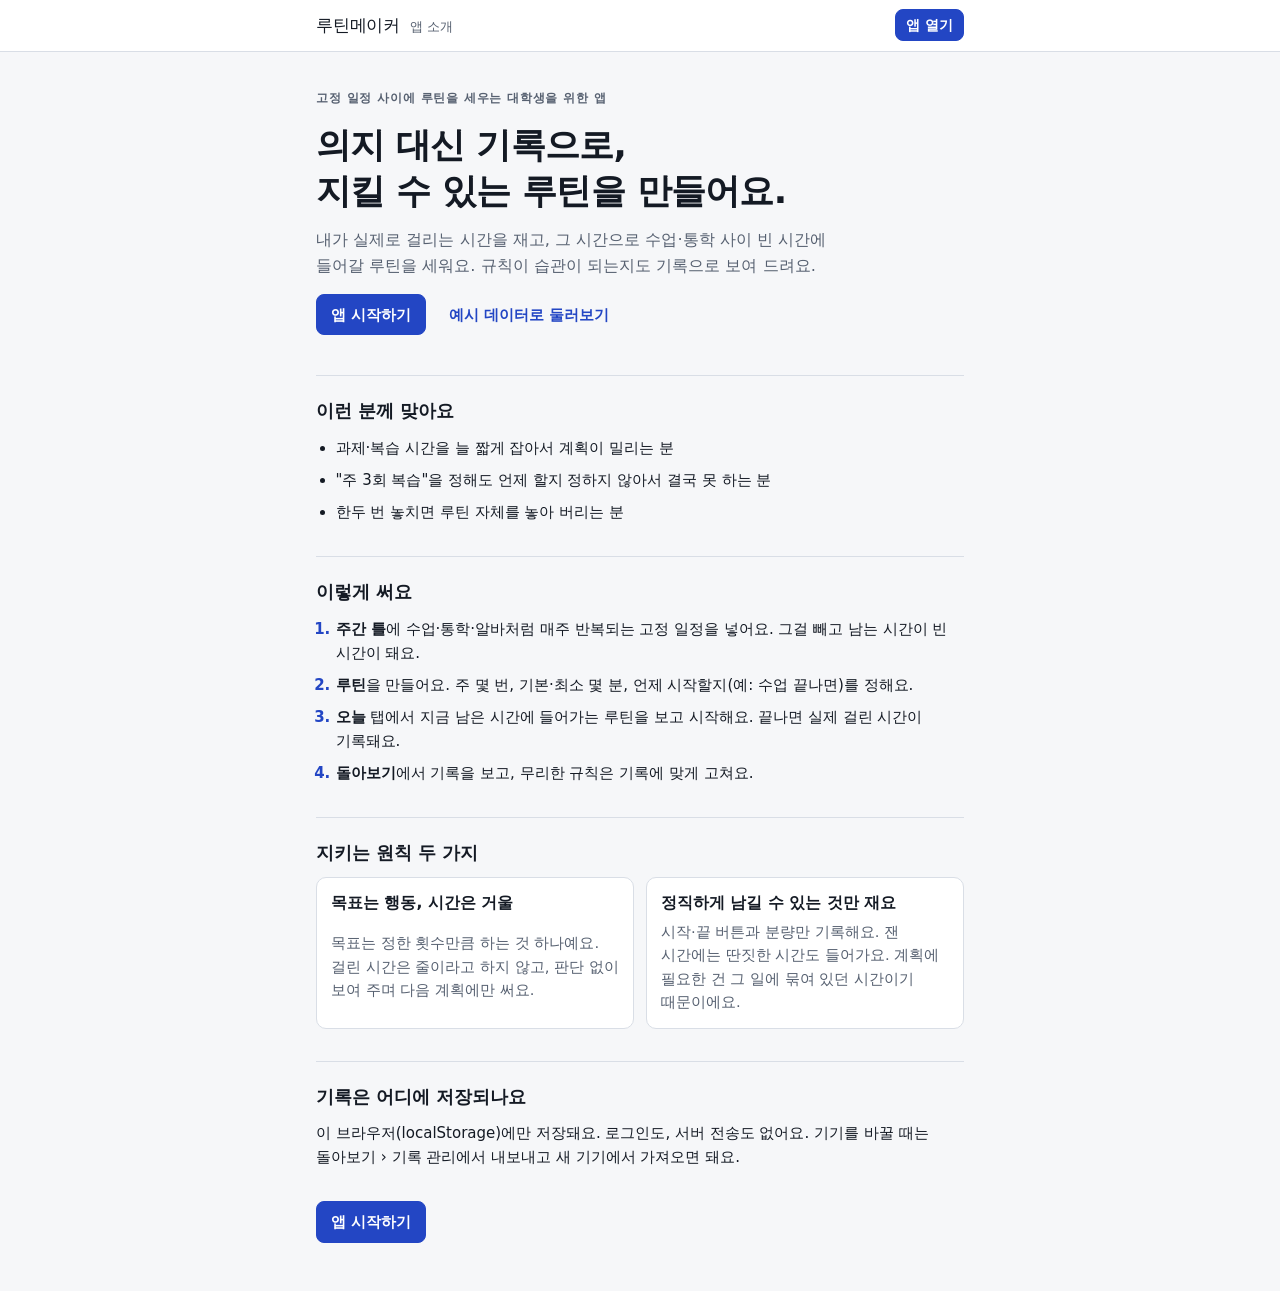
==== intro.html @ 5267adbb "v2 화면 정리: 탭을 상단 바에 붙이고 소개 문구는 소개 페이지로 - 상단 바(앱 이름 + 탭, 스크롤해도 고정), 좁은 화면에서는 탭이 한 줄 전체 - intro.html: 한" ====
<!doctype html>
<html lang="ko">
<head>
<meta charset="utf-8">
<meta name="viewport" content="width=device-width, initial-scale=1">
<title>루틴메이커 소개</title>
<meta name="description" content="의지 대신 기록으로, 지킬 수 있는 루틴을 만드는 웹앱 루틴메이커 소개">
<meta name="color-scheme" content="light dark">
<link rel="stylesheet" href="style.css">
</head>
<body>
<header class="topbar">
  <div class="topbar-inner">
    <div class="brand-row">
      <span class="brand">루틴메이커</span>
      <span class="about">앱 소개</span>
    </div>
    <a class="btn primary small" href="index.html">앱 열기</a>
  </div>
</header>

<main class="wrap intro">
  <section class="hero">
    <p class="eyebrow">고정 일정 사이에 루틴을 세우는 대학생을 위한 앱</p>
    <h1>의지 대신 기록으로,<br>지킬 수 있는 루틴을 만들어요.</h1>
    <p class="lead">내가 실제로 걸리는 시간을 재고, 그 시간으로 수업·통학 사이 빈 시간에 들어갈 루틴을 세워요. 규칙이 습관이 되는지도 기록으로 보여 드려요.</p>
    <div class="row">
      <a class="btn primary" href="index.html">앱 시작하기</a>
      <a class="btn ghost" href="index.html#review">예시 데이터로 둘러보기</a>
    </div>
  </section>

  <section class="intro-sec" aria-labelledby="forH">
    <h2 id="forH">이런 분께 맞아요</h2>
    <ul class="ticks">
      <li>과제·복습 시간을 늘 짧게 잡아서 계획이 밀리는 분</li>
      <li>"주 3회 복습"을 정해도 언제 할지 정하지 않아서 결국 못 하는 분</li>
      <li>한두 번 놓치면 루틴 자체를 놓아 버리는 분</li>
    </ul>
  </section>

  <section class="intro-sec" aria-labelledby="howH">
    <h2 id="howH">이렇게 써요</h2>
    <ol class="steps">
      <li><strong>주간 틀</strong>에 수업·통학·알바처럼 매주 반복되는 고정 일정을 넣어요. 그걸 빼고 남는 시간이 빈 시간이 돼요.</li>
      <li><strong>루틴</strong>을 만들어요. 주 몇 번, 기본·최소 몇 분, 언제 시작할지(예: 수업 끝나면)를 정해요.</li>
      <li><strong>오늘</strong> 탭에서 지금 남은 시간에 들어가는 루틴을 보고 시작해요. 끝나면 실제 걸린 시간이 기록돼요.</li>
      <li><strong>돌아보기</strong>에서 기록을 보고, 무리한 규칙은 기록에 맞게 고쳐요.</li>
    </ol>
  </section>

  <section class="intro-sec" aria-labelledby="ruleH">
    <h2 id="ruleH">지키는 원칙 두 가지</h2>
    <div class="principles">
      <div>
        <h3>목표는 행동, 시간은 거울</h3>
        <p>목표는 정한 횟수만큼 하는 것 하나예요. 걸린 시간은 줄이라고 하지 않고, 판단 없이 보여 주며 다음 계획에만 써요.</p>
      </div>
      <div>
        <h3>정직하게 남길 수 있는 것만 재요</h3>
        <p>시작·끝 버튼과 분량만 기록해요. 잰 시간에는 딴짓한 시간도 들어가요. 계획에 필요한 건 그 일에 묶여 있던 시간이기 때문이에요.</p>
      </div>
    </div>
  </section>

  <section class="intro-sec" aria-labelledby="dataH">
    <h2 id="dataH">기록은 어디에 저장되나요</h2>
    <p>이 브라우저(localStorage)에만 저장돼요. 로그인도, 서버 전송도 없어요. 기기를 바꿀 때는 돌아보기 › 기록 관리에서 내보내고 새 기기에서 가져오면 돼요.</p>
  </section>

  <p><a class="btn primary" href="index.html">앱 시작하기</a></p>
</main>
</body>
</html>
---- style.css ----
/* 루틴메이커 — 한 줄 칼럼. 위에서부터: 상태 안내 → 하는 중 → 탭 → 탭 내용 */
:root {
  --bg: #f6f7f9;
  --surface: #ffffff;
  --ink: #141a24;
  --muted: #576171;
  --line: #d9dee6;
  --accent: #2346c4;
  --accent-ink: #ffffff;
  --accent-soft: #e8edfd;
  --block: #3a4352;
  --gap: #b9cbfa;
  --ok: #17703f;
  --warn: #8a5300;
  --high: #b42318;
  --ok-bg: #e6f4ec;
  --warn-bg: #fdf1dc;
  --high-bg: #fdecea;
  --focus: #2346c4;
  --font: -apple-system, BlinkMacSystemFont, "Apple SD Gothic Neo", "Malgun Gothic", "Noto Sans KR", system-ui, sans-serif;
  --mono: ui-monospace, "SF Mono", "Cascadia Mono", Consolas, monospace;
  --radius: 10px;
  color-scheme: light;
}
@media (prefers-color-scheme: dark) {
  :root {
    --bg: #10141b;
    --surface: #181e27;
    --ink: #e8ecf2;
    --muted: #a2acbb;
    --line: #2d3644;
    --accent: #8fa8ff;
    --accent-ink: #0c1326;
    --accent-soft: #1e2944;
    --block: #6b7686;
    --gap: #34508f;
    --ok: #6bd49a;
    --warn: #f0b862;
    --high: #ff8f85;
    --ok-bg: #16301f;
    --warn-bg: #33270f;
    --high-bg: #3a1c1a;
    --focus: #8fa8ff;
    color-scheme: dark;
  }
}

* { box-sizing: border-box; }
html { -webkit-text-size-adjust: 100%; }
body {
  margin: 0;
  background: var(--bg);
  color: var(--ink);
  font-family: var(--font);
  font-size: 15px;
  line-height: 1.6;
  overflow-wrap: anywhere;
  word-break: keep-all;
}
.wrap { max-width: 680px; margin: 0 auto; padding: 0 16px; padding-block: 20px 48px; display: grid; gap: 20px; }
h1, h2, h3 { margin: 0; line-height: 1.35; text-wrap: balance; }
h1 { font-size: 1.45rem; letter-spacing: -0.01em; }
h2 { font-size: 1.1rem; }
h3 { font-size: 0.98rem; }
p { margin: 0; }
.num { font-family: var(--mono); font-variant-numeric: tabular-nums; }
.sub { color: var(--muted); font-size: 0.92rem; }
.hint { color: var(--muted); font-size: 0.85rem; }
.hint:empty, .err:empty { display: none; }
.eyebrow { font-size: 0.78rem; letter-spacing: 0.06em; color: var(--muted); font-weight: 600; }
.sr-only { position: absolute; width: 1px; height: 1px; overflow: hidden; clip: rect(0 0 0 0); clip-path: inset(50%); white-space: nowrap; }
.skip { position: absolute; left: 16px; top: -48px; background: var(--surface); color: var(--ink); padding: 8px 12px; border-radius: 8px; z-index: 10; }
.skip:focus { top: 8px; }
.masthead { display: grid; gap: 2px; }
.tagline { color: var(--muted); font-size: 0.92rem; }
.foot { color: var(--muted); font-size: 0.8rem; padding-top: 8px; border-top: 1px solid var(--line); }
.noscript { padding: 16px; }

/* 버튼과 입력 */
button, input, select { font: inherit; color: inherit; }
.btn {
  cursor: pointer;
  border-radius: 8px;
  border: 1px solid var(--line);
  background: var(--surface);
  padding: 8px 14px;
  font-weight: 600;
  font-size: 0.92rem;
  min-height: 40px;
}
.btn:hover { border-color: var(--muted); }
.btn.primary { background: var(--accent); color: var(--accent-ink); border-color: var(--accent); }
.btn.primary:hover { filter: brightness(1.08); }
.btn.danger { color: var(--high); }
.btn.ghost { border-color: transparent; background: transparent; color: var(--accent); }
.btn.small { min-height: 32px; padding: 4px 10px; font-size: 0.85rem; }
.btn[disabled] { opacity: 0.5; cursor: not-allowed; }
:focus-visible { outline: 3px solid var(--focus); outline-offset: 2px; }
.row { display: flex; flex-wrap: wrap; gap: 8px; align-items: center; }

form { display: grid; gap: 14px; }
.field { display: grid; gap: 4px; min-width: 0; align-content: start; }
.field > label, legend { font-weight: 600; font-size: 0.9rem; }
.field input, .field select {
  width: 100%; min-width: 0;
  border: 1px solid var(--line);
  border-radius: 8px;
  padding: 8px 10px;
  background: var(--bg);
  min-height: 40px;
}
.field input[aria-invalid="true"], .field select[aria-invalid="true"], fieldset[aria-invalid="true"] { border-color: var(--high); box-shadow: 0 0 0 1px var(--high); }
.err { color: var(--high); font-size: 0.85rem; font-weight: 600; }
.grid2 { display: grid; grid-template-columns: 1fr 1fr; gap: 12px; }
.grid3 { display: grid; grid-template-columns: repeat(3, 1fr); gap: 12px; }
@media (max-width: 440px) {
  .grid2 { grid-template-columns: 1fr; }
  .grid3 { grid-template-columns: 1fr 1fr; }
}
fieldset.choice { border: 1px solid var(--line); border-radius: var(--radius); padding: 10px 12px 12px; margin: 0; display: grid; gap: 8px; min-width: 0; }
legend { padding: 0 4px; }
.legend-sub, .radio-sub { color: var(--muted); font-weight: 400; font-size: 0.85rem; }
.radio, .check { display: flex; flex-wrap: wrap; gap: 4px 8px; align-items: center; font-size: 0.92rem; cursor: pointer; }
.radio input, .check input { width: 18px; height: 18px; margin: 0; accent-color: var(--accent); }
.indent { padding-left: 26px; }
.daypick { display: flex; flex-wrap: wrap; gap: 6px; }
.daypick label { position: relative; }
.daypick input { position: absolute; opacity: 0; width: 100%; height: 100%; margin: 0; cursor: pointer; }
.daypick span {
  display: inline-grid; place-items: center;
  width: 40px; height: 40px; border-radius: 50%;
  border: 1px solid var(--line); background: var(--bg); font-weight: 600;
}
.daypick input:checked + span { background: var(--ink); color: var(--bg); border-color: var(--ink); }
.daypick input:focus-visible + span { outline: 3px solid var(--focus); outline-offset: 2px; }

/* 카드 */
.card { background: var(--surface); border: 1px solid var(--line); border-radius: var(--radius); padding: 16px; display: grid; gap: 12px; min-width: 0; }
.section { display: grid; gap: 10px; }
.section-head { display: flex; flex-wrap: wrap; gap: 4px 12px; align-items: baseline; justify-content: space-between; }
.empty { border: 1px dashed var(--line); border-radius: var(--radius); padding: 16px; display: grid; gap: 8px; justify-items: start; }
.empty strong { font-size: 0.98rem; }
.empty p { color: var(--muted); font-size: 0.9rem; }

/* 상태 안내 */
.status { border-radius: 8px; padding: 10px 14px; font-size: 0.92rem; display: grid; gap: 2px; }
.status:empty { display: none; }
.status.info { background: var(--accent-soft); }
.status.error { background: var(--high-bg); border-left: 4px solid var(--high); }
.status.loading strong::after { content: " …"; }

/* 하는 중 */
.active { background: var(--surface); border: 2px solid var(--accent); border-radius: var(--radius); padding: 16px; display: grid; gap: 10px; }
.timer { font-size: clamp(2.4rem, 12vw, 3.4rem); font-weight: 600; line-height: 1; letter-spacing: -0.02em; }
.progress { height: 8px; border-radius: 4px; background: var(--line); overflow: hidden; position: relative; }
.progress > span { position: absolute; inset: 0 auto 0 0; background: var(--accent); width: 0; }
.progress.over > span { background: var(--warn); }
.meta { color: var(--muted); font-size: 0.88rem; }
.subform, .confirm { border-top: 1px solid var(--line); padding-top: 12px; }
.confirm { display: grid; gap: 10px; }
.confirm p { font-size: 0.92rem; }
.card .confirm, .item .confirm { background: var(--high-bg); border: 0; border-radius: 8px; padding: 12px; }

/* 상단 바: 앱 이름 + 탭 */
.topbar { position: sticky; top: 0; z-index: 10; background: var(--surface); border-bottom: 1px solid var(--line); }
.topbar-inner { max-width: 680px; margin: 0 auto; padding: 0 16px; display: flex; flex-wrap: wrap; align-items: center; justify-content: space-between; gap: 0 16px; }
.brand-row { display: flex; align-items: baseline; gap: 10px; padding-block: 12px; }
.brand { font-size: 1.05rem; letter-spacing: -0.01em; }
.about { font-size: 0.82rem; color: var(--muted); }
.about:hover { color: var(--accent); }
.tabs { display: flex; gap: 2px; align-self: stretch; }
.tabs [role="tab"] {
  border: 0; background: transparent; cursor: pointer;
  padding: 0 12px; min-height: 48px;
  font-weight: 600; font-size: 0.95rem; color: var(--muted);
  border-bottom: 3px solid transparent; margin-bottom: -1px;
}
.tabs [role="tab"]:hover { color: var(--ink); }
.tabs [role="tab"][aria-selected="true"] { color: var(--ink); border-bottom-color: var(--accent); }
@media (max-width: 520px) {
  .brand-row { padding-block: 10px 0; }
  .tabs { flex-basis: 100%; }
  .tabs [role="tab"] { flex: 1; padding: 0 4px; }
}
main { display: grid; gap: 20px; }
#todayDyn, #routinesDyn, #weekDyn, #reviewDyn { display: grid; gap: 16px; min-width: 0; }
[role="tabpanel"] { display: grid; gap: 20px; }
[hidden] { display: none !important; }

/* 오늘: 시간 막대 */
.day-head { display: grid; gap: 2px; }
.timeline { position: relative; height: 34px; border-radius: 6px; background: var(--line); overflow: hidden; }
.tl-block { position: absolute; top: 0; bottom: 0; background: var(--block); }
.tl-gap { position: absolute; top: 0; bottom: 0; background: var(--gap); }
.tl-gap.past, .tl-block.past { opacity: 0.4; }
.tl-now { position: absolute; top: -2px; bottom: -2px; width: 2px; background: var(--high); }
.tl-scale { display: flex; justify-content: space-between; color: var(--muted); font-size: 0.78rem; margin-top: 4px; }
.legend { display: flex; flex-wrap: wrap; gap: 4px 14px; color: var(--muted); font-size: 0.8rem; }
.legend span::before { content: ""; display: inline-block; width: 12px; height: 10px; border-radius: 2px; margin-right: 6px; vertical-align: -1px; }
.legend .lg-block::before { background: var(--block); }
.legend .lg-gap::before { background: var(--gap); }
.legend .lg-now::before { width: 2px; background: var(--high); }

ul.plain { list-style: none; margin: 0; padding: 0; display: grid; }
ul.plain > li { padding: 10px 0; border-bottom: 1px solid var(--line); }
ul.plain > li:last-child { border-bottom: 0; }
.gap-row { display: flex; flex-wrap: wrap; gap: 2px 12px; justify-content: space-between; align-items: baseline; }
.gap-row.past { color: var(--muted); }
.gap-row .when { font-weight: 600; }

/* 루틴 항목 */
.items { display: grid; gap: 10px; list-style: none; margin: 0; padding: 0; }
h4 { margin: 0; }
.item { background: var(--surface); border: 1px solid var(--line); border-radius: var(--radius); padding: 14px; display: grid; gap: 8px; min-width: 0; }
.item.flagged { border-left: 4px solid var(--warn); }
.item-head { display: flex; flex-wrap: wrap; gap: 4px 10px; align-items: baseline; justify-content: space-between; }
.item-name { font-weight: 700; font-size: 1rem; }
.rule { font-size: 0.92rem; }
.rule .arrow { color: var(--muted); margin: 0 4px; }
.facts { color: var(--muted); font-size: 0.86rem; display: grid; gap: 2px; }
.flag { font-size: 0.88rem; font-weight: 600; color: var(--warn); background: var(--warn-bg); border-radius: 6px; padding: 6px 10px; }
.pill { display: inline-block; font-size: 0.8rem; font-weight: 700; border-radius: 999px; padding: 2px 10px; border: 1px solid currentColor; white-space: nowrap; }
.pill.fits { color: var(--ok); background: var(--ok-bg); }
.pill.min { color: var(--warn); background: var(--warn-bg); }
.pill.tight, .pill.nogap { color: var(--high); background: var(--high-bg); }
.pill.neutral { color: var(--muted); }
.fit-line { display: flex; flex-wrap: wrap; gap: 4px 8px; align-items: center; font-size: 0.86rem; color: var(--muted); }
.panel { border-top: 1px solid var(--line); padding-top: 10px; }
.done-list li { color: var(--muted); font-size: 0.9rem; }

/* 지난 4주 */
.weeks { display: inline-flex; gap: 4px; align-items: center; }
.wk { width: 14px; height: 14px; border-radius: 50%; border: 2px solid var(--ink); display: inline-block; }
.wk.done { background: var(--ink); }
.wk.miss { background: transparent; }
.wk.none { border-style: dotted; border-color: var(--line); }

/* 돌아보기 */
.ratios { display: grid; gap: 14px; }
.ratio { display: grid; grid-template-columns: minmax(4.5em, 7em) 1fr auto; gap: 4px 12px; align-items: center; }
.ratio .cat { font-weight: 600; min-width: 0; }
.ratio .val { font-family: var(--mono); font-weight: 600; text-align: right; }
.ratio .bars { display: grid; gap: 3px; min-width: 0; }
.ratio .bars i { display: block; height: 7px; border-radius: 3px; }
.ratio .bars i.e { background: var(--gap); }
.ratio .bars i.a { background: var(--ink); }
.ratio .note { grid-column: 2 / 4; font-size: 0.83rem; color: var(--muted); }
.legend .lg-est::before { background: var(--gap); }
.legend .lg-act::before { background: var(--ink); }
.obs { display: grid; gap: 4px; font-size: 0.9rem; }
.obs .label { font-size: 0.78rem; color: var(--muted); font-weight: 600; }
.chips { display: flex; gap: 6px; flex-wrap: wrap; }
.chips button { border-radius: 999px; padding: 4px 12px; font-size: 0.85rem; min-height: 32px; border: 1px solid var(--line); background: var(--surface); cursor: pointer; }
.chips button[aria-pressed="true"] { background: var(--ink); color: var(--bg); border-color: var(--ink); }
.rec { display: grid; grid-template-columns: 1fr auto; gap: 2px 12px; }
.rec-name { font-weight: 600; min-width: 0; }
.rec-times { font-family: var(--mono); font-size: 0.88rem; text-align: right; }
.rec-meta { color: var(--muted); font-size: 0.82rem; }
.rec-del { grid-column: 2; justify-self: end; }
.tag { font-size: 0.75rem; border: 1px solid var(--line); border-radius: 4px; padding: 0 5px; margin-left: 4px; white-space: nowrap; }
.lv-ok { color: var(--ok); } .lv-warn { color: var(--warn); } .lv-high { color: var(--high); }
.sample { border-top: 1px dashed var(--line); padding-top: 12px; display: grid; gap: 8px; justify-items: start; }
.sample p { color: var(--muted); font-size: 0.9rem; }

@media (prefers-reduced-motion: no-preference) {
  .progress > span { transition: width 0.6s linear; }
}

/* v2: 지금 카드, 제안 알림, 주별 막대 */
.now-card { border-color: var(--accent); }
.now-row { display: flex; flex-wrap: wrap; gap: 6px 12px; align-items: center; justify-content: space-between; }
.banner { display: flex; flex-wrap: wrap; gap: 8px 12px; align-items: center; justify-content: space-between; background: var(--accent-soft); border-radius: var(--radius); padding: 10px 14px; font-size: 0.92rem; }
li.suggest { display: grid; gap: 8px; }
.weekbars-wrap { display: flex; flex-wrap: wrap; gap: 4px 12px; align-items: flex-end; }
.weekbars { display: inline-flex; gap: 6px; align-items: flex-end; }
.wb { display: grid; gap: 2px; justify-items: center; }
.wb-track { width: 14px; height: 28px; border-radius: 3px; background: var(--line); position: relative; overflow: hidden; display: block; }
.wb-fill { position: absolute; left: 0; right: 0; bottom: 0; background: var(--ink); display: block; }
.wb.none .wb-track { background: transparent; border: 1px dotted var(--line); }
.wb-num { font-size: 0.72rem; color: var(--muted); line-height: 1; }
.rec-del { display: inline-flex; gap: 2px; }
.rec .panel { grid-column: 1 / -1; }

/* 링크 모양 버튼, 건너뛰기 링크는 상단 바 위로 */
a.btn { display: inline-flex; align-items: center; text-decoration: none; color: inherit; }
a.btn.primary { color: var(--accent-ink); }
a.btn.ghost { color: var(--accent); }
.about { text-decoration: none; }
.skip { z-index: 20; }

/* 소개 페이지 */
.intro { gap: 32px; }
.hero { display: grid; gap: 14px; padding-block: 16px 8px; }
.hero h1 { font-size: clamp(1.6rem, 6vw, 2.2rem); line-height: 1.3; letter-spacing: -0.02em; }
.lead { font-size: 1.02rem; color: var(--muted); max-width: 34em; }
.intro-sec { display: grid; gap: 12px; padding-top: 24px; border-top: 1px solid var(--line); }
.ticks, .steps { margin: 0; padding-left: 1.3em; display: grid; gap: 8px; }
.steps li::marker { font-weight: 700; color: var(--accent); }
.principles { display: grid; grid-template-columns: 1fr 1fr; gap: 12px; }
.principles > div { background: var(--surface); border: 1px solid var(--line); border-radius: var(--radius); padding: 14px; display: grid; gap: 6px; }
.principles p { color: var(--muted); font-size: 0.92rem; }
@media (max-width: 520px) { .principles { grid-template-columns: 1fr; } }
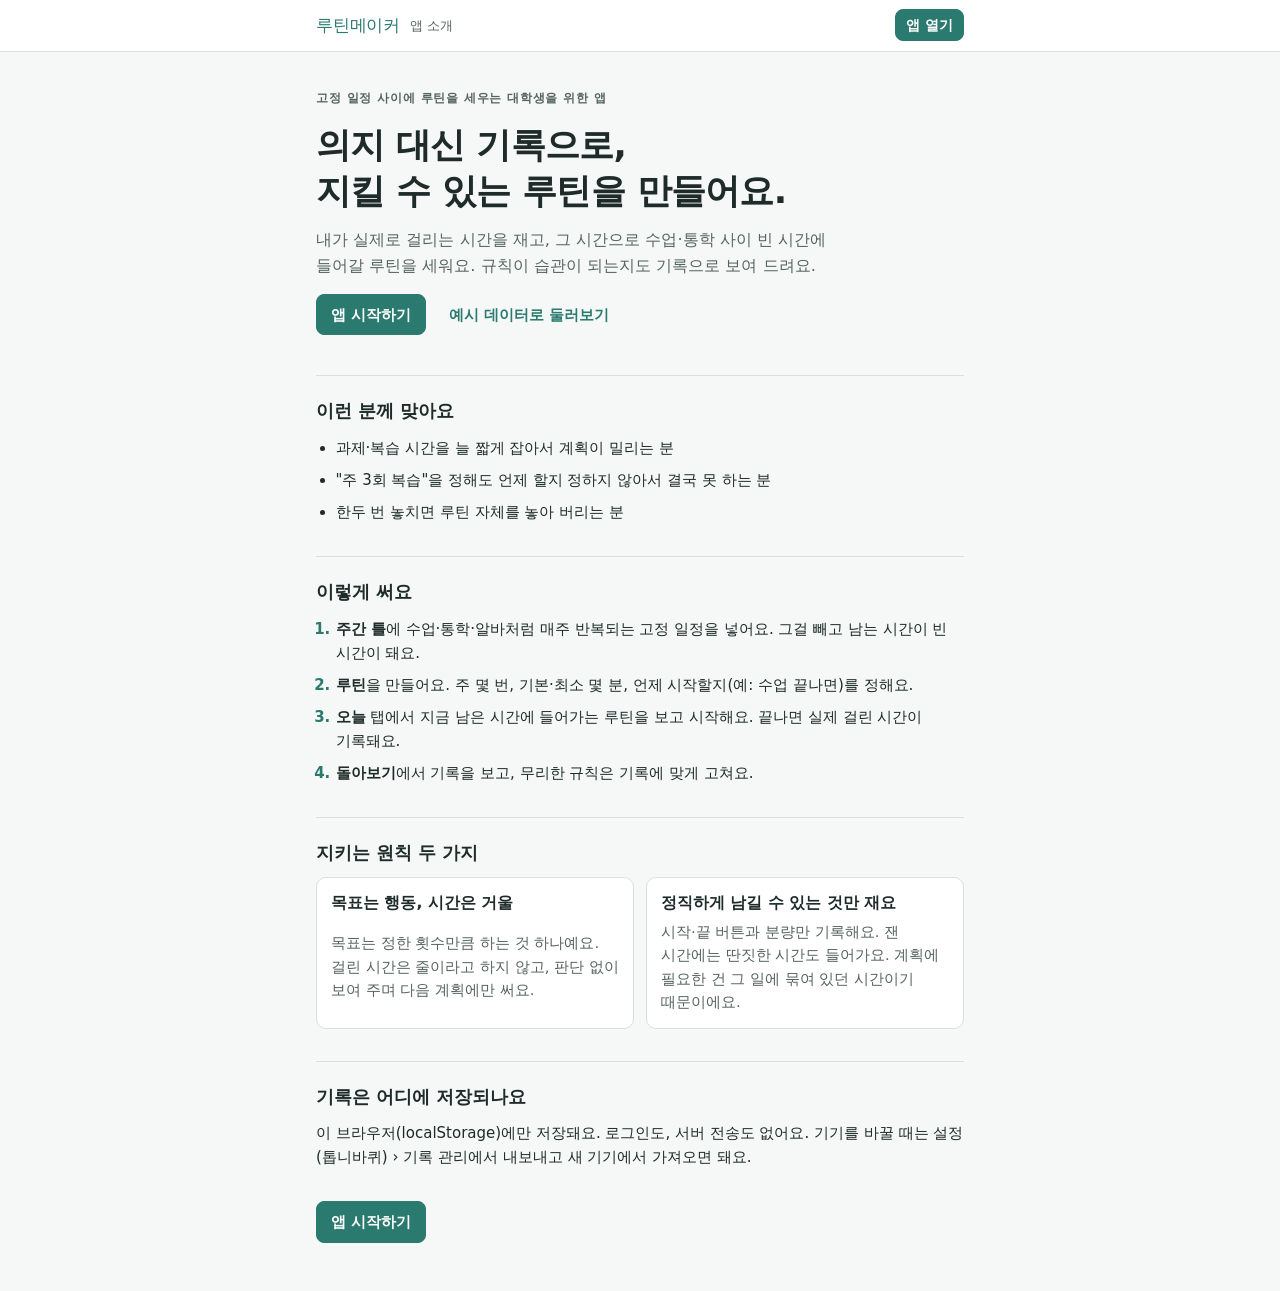
==== commit b0a16473: "설정 창(하루·공휴일·기록 관리)과 연필 아이콘 고치기, 지우기는 고치기 창 안에서 - 상단 바 톱니바퀴 → 설정 창, 앱 소개의 예시 링크는 설정 창을 바로 엶 - 루틴·고정 일" ====
--- a/intro.html
+++ b/intro.html
@@ -26,7 +26,7 @@
     <p class="lead">내가 실제로 걸리는 시간을 재고, 그 시간으로 수업·통학 사이 빈 시간에 들어갈 루틴을 세워요. 규칙이 습관이 되는지도 기록으로 보여 드려요.</p>
     <div class="row">
       <a class="btn primary" href="index.html">앱 시작하기</a>
-      <a class="btn ghost" href="index.html#review">예시 데이터로 둘러보기</a>
+      <a class="btn ghost" href="index.html#sample">예시 데이터로 둘러보기</a>
     </div>
   </section>
 
@@ -65,7 +65,7 @@
 
   <section class="intro-sec" aria-labelledby="dataH">
     <h2 id="dataH">기록은 어디에 저장되나요</h2>
-    <p>이 브라우저(localStorage)에만 저장돼요. 로그인도, 서버 전송도 없어요. 기기를 바꿀 때는 돌아보기 › 기록 관리에서 내보내고 새 기기에서 가져오면 돼요.</p>
+    <p>이 브라우저(localStorage)에만 저장돼요. 로그인도, 서버 전송도 없어요. 기기를 바꿀 때는 설정(톱니바퀴) › 기록 관리에서 내보내고 새 기기에서 가져오면 돼요.</p>
   </section>
 
   <p><a class="btn primary" href="index.html">앱 시작하기</a></p>
--- a/style.css
+++ b/style.css
@@ -1,22 +1,30 @@
 /* 루틴메이커 — 한 줄 칼럼. 위에서부터: 상태 안내 → 하는 중 → 탭 → 탭 내용 */
+/* 팔레트: 진한 청록(버튼·루틴) · 중간 청록(루틴 점) · 민트(빈 시간) · 크림(지금) · 회색(고정 일정) */
 :root {
-  --bg: #f6f7f9;
+  --bg: #f5f8f7;
   --surface: #ffffff;
-  --ink: #141a24;
-  --muted: #576171;
-  --line: #d9dee6;
-  --accent: #2346c4;
+  --ink: #1e2b29;
+  --muted: #56645f;
+  --line: #d5e2de;
+  --accent: #2b7a70;
   --accent-ink: #ffffff;
-  --accent-soft: #e8edfd;
-  --block: #3a4352;
-  --gap: #b9cbfa;
-  --ok: #17703f;
+  --accent-soft: #e3f4ee;
+  --teal-ink: #1f5f57;
+  --teal-mid: #57a9a0;
+  --mint: #afeed6;
+  --cream: #fff5af;
+  --cream-ink: #1e2b29;
+  --block: #7d8784;
+  --block-past: #c3cbc8;
+  --chip: #e8edeb;
+  --gap: var(--mint);
+  --ok: #1f5f57;
   --warn: #8a5300;
   --high: #b42318;
-  --ok-bg: #e6f4ec;
+  --ok-bg: #e3f4ee;
   --warn-bg: #fdf1dc;
   --high-bg: #fdecea;
-  --focus: #2346c4;
+  --focus: #2b7a70;
   --font: -apple-system, BlinkMacSystemFont, "Apple SD Gothic Neo", "Malgun Gothic", "Noto Sans KR", system-ui, sans-serif;
   --mono: ui-monospace, "SF Mono", "Cascadia Mono", Consolas, monospace;
   --radius: 10px;
@@ -24,23 +32,29 @@
 }
 @media (prefers-color-scheme: dark) {
   :root {
-    --bg: #10141b;
-    --surface: #181e27;
-    --ink: #e8ecf2;
-    --muted: #a2acbb;
-    --line: #2d3644;
-    --accent: #8fa8ff;
-    --accent-ink: #0c1326;
-    --accent-soft: #1e2944;
-    --block: #6b7686;
-    --gap: #34508f;
-    --ok: #6bd49a;
+    --bg: #0f1715;
+    --surface: #16211e;
+    --ink: #e2eeea;
+    --muted: #9db0aa;
+    --line: #2a3a36;
+    --accent: #6cc4b8;
+    --accent-ink: #0b1a17;
+    --accent-soft: #1b332e;
+    --teal-ink: #8fd8cc;
+    --teal-mid: #4f9d94;
+    --mint: #1f4a40;
+    --cream: #4a4420;
+    --cream-ink: #f5efc8;
+    --block: #6f7b78;
+    --block-past: #3a4542;
+    --chip: #22302c;
+    --ok: #8fd8cc;
     --warn: #f0b862;
     --high: #ff8f85;
-    --ok-bg: #16301f;
+    --ok-bg: #1b332e;
     --warn-bg: #33270f;
     --high-bg: #3a1c1a;
-    --focus: #8fa8ff;
+    --focus: #6cc4b8;
     color-scheme: dark;
   }
 }
@@ -165,7 +179,7 @@
 .topbar { position: sticky; top: 0; z-index: 10; background: var(--surface); border-bottom: 1px solid var(--line); }
 .topbar-inner { max-width: 680px; margin: 0 auto; padding: 0 16px; display: flex; flex-wrap: wrap; align-items: center; justify-content: space-between; gap: 0 16px; }
 .brand-row { display: flex; align-items: baseline; gap: 10px; padding-block: 12px; }
-.brand { font-size: 1.05rem; letter-spacing: -0.01em; }
+.brand { font-size: 1.05rem; letter-spacing: -0.01em; color: var(--accent); }
 .about { font-size: 0.82rem; color: var(--muted); }
 .about:hover { color: var(--accent); }
 .tabs { display: flex; gap: 2px; align-self: stretch; }
@@ -300,3 +314,228 @@
 .principles > div { background: var(--surface); border: 1px solid var(--line); border-radius: var(--radius); padding: 14px; display: grid; gap: 6px; }
 .principles p { color: var(--muted); font-size: 0.92rem; }
 @media (max-width: 520px) { .principles { grid-template-columns: 1fr; } }
+
+/* 고정 일정 종류별 색 (흰 글자와 대비 4.5:1 이상) */
+.k-class { --k: #4f5b58; }
+.k-commute { --k: #7d8784; }
+.k-work { --k: #a3aca9; --k-text: #1e2b29; }
+.k-etc { --k: #c4ccc9; --k-text: #1e2b29; }
+.tl-block { background: var(--block); }
+.tl-block.past { background: var(--block-past); opacity: 1; }
+.legend .lg-k::before { background: var(--k); }
+
+/* 주간 틀: 요일별 막대 */
+.week-chart { display: grid; gap: 6px; padding-top: 4px; }
+.wrow { display: grid; grid-template-columns: 1.6em 1fr; gap: 8px; align-items: center; }
+.wday { font-weight: 700; font-size: 0.88rem; text-align: center; }
+.wday.muted { color: var(--muted); font-weight: 400; }
+.wbar { position: relative; height: 30px; background: var(--bg); border: 1px solid var(--line); border-radius: 6px; }
+.wtick { position: absolute; top: 0; bottom: 0; width: 1px; background: var(--line); }
+.seg {
+  position: absolute; top: 2px; bottom: 2px; min-width: 6px;
+  border: 0; border-radius: 4px; padding: 0 5px; margin: 0;
+  background: var(--k); color: var(--k-text, #fff); cursor: pointer;
+  font: inherit; font-size: 0.74rem; font-weight: 700; text-align: left;
+}
+.seg:hover { filter: brightness(1.12); }
+.seg-label { display: block; overflow: hidden; white-space: nowrap; text-overflow: ellipsis; }
+.seg::after {
+  content: attr(data-tip);
+  position: absolute; bottom: calc(100% + 6px); left: 50%; transform: translateX(-50%);
+  background: var(--ink); color: var(--bg); white-space: nowrap;
+  padding: 4px 8px; border-radius: 6px; font-size: 0.78rem; font-weight: 600;
+  opacity: 0; pointer-events: none; z-index: 3;
+}
+.seg.tip-left::after { left: 0; transform: none; }
+.seg.tip-right::after { left: auto; right: 0; transform: none; }
+.seg:hover::after, .seg:focus-visible::after { opacity: 1; }
+.wscale .wticks { position: relative; height: 1.2em; font-size: 0.72rem; color: var(--muted); }
+.wticks span { position: absolute; transform: translateX(-50%); white-space: nowrap; }
+
+/* 고치기 대화상자 */
+.dialog {
+  border: 0; border-radius: 12px; padding: 0;
+  width: min(560px, calc(100vw - 32px)); max-height: calc(100vh - 48px);
+  background: var(--surface); color: var(--ink);
+  box-shadow: 0 20px 50px rgba(0, 0, 0, 0.25);
+}
+.dialog::backdrop { background: rgba(10, 14, 20, 0.5); }
+.dialog-head {
+  position: sticky; top: 0; z-index: 1;
+  display: flex; justify-content: space-between; align-items: center; gap: 12px;
+  padding: 12px 16px; background: var(--surface); border-bottom: 1px solid var(--line);
+}
+.dialog-head h2 { font-size: 1.02rem; }
+#editDialogBody { padding: 16px; }
+@media (prefers-reduced-motion: no-preference) { .seg::after { transition: opacity 0.12s; } }
+
+/* 공휴일 */
+.pill.holiday { color: var(--high); background: var(--high-bg); margin-left: 8px; vertical-align: 2px; }
+.holiday-line { font-size: 0.86rem; color: var(--muted); }
+.holiday-line .pill { margin-left: 0; }
+
+/* 캘린더 */
+.cal-head { display: flex; flex-wrap: wrap; align-items: center; justify-content: space-between; gap: 8px; }
+.cal-head h2 { font-size: 1.1rem; }
+table.cal { width: 100%; border-collapse: separate; border-spacing: 3px; table-layout: fixed; }
+.cal th { font-size: 0.78rem; color: var(--muted); font-weight: 600; padding: 2px 0; }
+.cal td { padding: 0; vertical-align: top; }
+.cal-day {
+  width: 100%; min-height: 64px; display: flex; flex-direction: column; align-items: flex-start; gap: 2px;
+  padding: 4px 5px; border: 1px solid var(--line); border-radius: 6px; background: var(--surface);
+  font: inherit; color: var(--ink); cursor: pointer; text-align: left; overflow: hidden;
+}
+.cal-day:hover { border-color: var(--muted); }
+.cal-day.out { opacity: 0.45; }
+.cal-day.today .cal-num { background: var(--ink); color: var(--bg); border-radius: 999px; padding: 0 6px; }
+.cal-day.sel { border-color: var(--accent); box-shadow: 0 0 0 1px var(--accent); }
+.cal-num { font-size: 0.85rem; font-weight: 700; line-height: 1.5; }
+.cal-day.red .cal-num, .cal th.red { color: var(--high); }
+.cal-day.today.red .cal-num { color: var(--bg); background: var(--high); }
+.cal-hol { font-size: 0.68rem; color: var(--high); font-weight: 600; line-height: 1.25; width: 100%; overflow: hidden; text-overflow: ellipsis; white-space: nowrap; }
+.cal-dots { font-size: 0.6rem; color: var(--accent); letter-spacing: 1px; margin-top: auto; }
+.legend .lg-hol::before { background: var(--high); }
+.legend .lg-dot::before { background: var(--accent); border-radius: 50%; width: 8px; height: 8px; }
+@media (max-width: 440px) {
+  .cal-day { min-height: 52px; padding: 3px; }
+  .cal-hol { font-size: 0.6rem; }
+}
+.tabs [role="tab"] { white-space: nowrap; }
+@media (max-width: 400px) { .tabs [role="tab"] { font-size: 0.84rem; padding: 0 2px; } }
+
+/* ===== 오늘 화면 (새 배치) ===== */
+.today-head { display: flex; align-items: flex-start; justify-content: space-between; gap: 12px; }
+.today-head .day-head h2 { font-size: 1.25rem; }
+.chip-btn {
+  flex: none; min-height: 32px; padding: 0 12px; border: 0; border-radius: 999px;
+  background: var(--cream); color: var(--cream-ink); font: inherit; font-size: 0.82rem; font-weight: 700; cursor: pointer;
+}
+.day-card { gap: 8px; padding: 14px 16px; }
+.day-card h3 { font-size: 0.92rem; }
+.tl-track { position: relative; padding-top: 14px; }
+.tl-track .timeline { height: 26px; background: var(--chip); }
+.tl-mark { position: absolute; top: 0; width: 10px; height: 10px; margin-left: -5px; border-radius: 50%; background: var(--accent); }
+.tl-track .tl-now { top: 10px; bottom: -2px; width: 2px; background: var(--ink); }
+.tl-ticks { position: relative; height: 1.2em; font-size: 0.72rem; color: var(--muted); }
+.tl-ticks span { position: absolute; transform: translateX(-50%); white-space: nowrap; }
+.tl-ticks span:first-child { transform: none; }
+.legend .lg-block::before { background: var(--block); }
+.legend .lg-gap::before { background: var(--mint); }
+.legend .lg-mark::before { background: var(--accent); width: 9px; height: 9px; border-radius: 50%; }
+.legend .lg-now::before { width: 2px; background: var(--ink); }
+.tl-details summary { cursor: pointer; font-size: 0.85rem; color: var(--teal-ink); font-weight: 600; padding: 2px 0; }
+.tl-details[open] summary { margin-bottom: 4px; }
+
+.now-block { background: var(--cream); color: var(--cream-ink); border-radius: 12px; padding: 12px 14px; display: grid; gap: 8px; }
+.now-head { font-size: 0.85rem; font-weight: 700; }
+.now-row { display: flex; align-items: center; gap: 12px; }
+.now-main { flex: 1; min-width: 0; display: grid; }
+.now-name { font-size: 1.05rem; font-weight: 700; }
+.now-meta { font-size: 0.8rem; opacity: 0.85; }
+.start-btn { flex: none; min-height: 44px; padding: 0 18px; font-size: 1rem; border-radius: 10px; }
+.now-foot { display: flex; flex-wrap: wrap; align-items: center; justify-content: space-between; gap: 6px; }
+.now-block .sub { color: inherit; opacity: 0.85; }
+.now-block .panel { border-top-color: rgba(0, 0, 0, 0.12); }
+.link-btn { border: 0; background: none; padding: 4px 0; font: inherit; font-size: 0.85rem; font-weight: 600; color: var(--teal-ink); cursor: pointer; }
+.now-block .link-btn { color: inherit; text-decoration: underline; text-underline-offset: 3px; }
+
+.dot { flex: none; width: 12px; height: 12px; border-radius: 50%; }
+.dot.routine { background: var(--accent); }
+.dot.routine-soft { background: var(--teal-mid); }
+
+.fit-chip { display: inline-flex; align-items: center; padding: 1px 10px; border-radius: 999px; font-size: 0.78rem; font-weight: 700; background: var(--surface); color: var(--teal-ink); }
+.fit-chip.min { color: var(--warn); }
+.fit-chip.tight, .fit-chip.nogap { color: var(--high); }
+.rrow .fit-chip { background: var(--accent-soft); }
+.rrow .fit-chip.min { background: var(--warn-bg); }
+.rrow .fit-chip.tight, .rrow .fit-chip.nogap { background: var(--high-bg); }
+
+.other-btn {
+  min-height: 44px; margin-top: -8px; border: 1px dashed var(--teal-mid); border-radius: 10px;
+  background: var(--surface); color: var(--teal-ink); font: inherit; font-size: 0.92rem; font-weight: 600; cursor: pointer;
+}
+.other-btn:hover { background: var(--accent-soft); }
+
+.rlist { list-style: none; margin: 0; padding: 0; background: var(--surface); border: 1px solid var(--line); border-radius: 12px; }
+.rrow { padding: 12px 14px; border-bottom: 1px solid var(--line); display: grid; gap: 8px; }
+.rrow:last-child { border-bottom: 0; }
+.rrow-line { display: flex; align-items: center; gap: 10px; }
+.rrow-main { flex: 1; min-width: 0; display: grid; }
+.rrow-name { font-size: 0.98rem; font-weight: 700; margin: 0; }
+.rrow-meta { font-size: 0.78rem; color: var(--muted); }
+.rrow-note { font-size: 0.78rem; color: var(--warn); font-weight: 600; }
+.fit-word { flex: none; font-size: 0.76rem; font-weight: 700; color: var(--teal-ink); }
+.fit-word.min { color: var(--warn); }
+.fit-word.tight, .fit-word.nogap { color: var(--high); }
+.btn.outline { border-color: var(--accent); color: var(--teal-ink); }
+.more-btn { flex: none; border: 0; background: none; padding: 6px 2px; font: inherit; font-size: 0.78rem; color: var(--muted); cursor: pointer; min-height: 32px; }
+.more-btn:hover { color: var(--ink); }
+.rrow-more { display: grid; gap: 6px; padding: 8px 0 0 22px; border-top: 1px dashed var(--line); }
+@media (max-width: 400px) {
+  .rrow-line { flex-wrap: wrap; }
+  .rrow-main { flex-basis: calc(100% - 22px); }
+  .rrow-line .fit-word { margin-left: 22px; margin-right: auto; }
+}
+
+.muted-h { color: var(--muted); font-size: 0.92rem; }
+.fixed-chips { list-style: none; margin: 0; padding: 0; display: flex; flex-wrap: wrap; gap: 6px; }
+.fchip { display: inline-flex; align-items: center; gap: 6px; padding: 4px 10px; border-radius: 6px; background: var(--chip); color: var(--ink); font-size: 0.82rem; }
+.fchip .sq { width: 8px; height: 8px; border-radius: 2px; background: var(--block); }
+.fchip.past { color: var(--muted); }
+.fchip.past .sq { background: var(--block-past); }
+
+/* 루틴 종류: 호칭 태그, 입력칸 묶음, 상황 버튼, 가이드 */
+.guide-btn { border: 0; background: none; padding: 0; font: inherit; cursor: pointer; }
+.kind-h { font-size: 0.8rem; font-weight: 700; color: var(--teal-ink); margin-top: 6px; }
+.kind-h:first-of-type { margin-top: 0; }
+legend .guide-link { font-size: 0.8rem; margin-left: 6px; }
+.field-label { font-weight: 600; font-size: 0.9rem; }
+.each-note { min-height: 40px; display: flex; align-items: center; padding: 0 10px; border-radius: 8px; background: var(--accent-soft); color: var(--teal-ink); font-size: 0.9rem; font-weight: 600; }
+.kind-tag { font-size: 0.72rem; font-weight: 700; border-radius: 999px; padding: 1px 8px; background: var(--accent-soft); color: var(--teal-ink); white-space: nowrap; }
+.kind-tag.anytime { background: var(--chip); color: var(--muted); }
+.kind-tag.situation { background: var(--cream); color: var(--cream-ink); }
+.item-head .row { gap: 6px; }
+.sit-btns { display: flex; flex-wrap: wrap; gap: 8px; }
+.sit-btn { min-height: 40px; padding: 0 14px; border-radius: 999px; border: 1px solid var(--teal-mid); background: var(--surface); color: var(--teal-ink); font: inherit; font-size: 0.9rem; font-weight: 600; cursor: pointer; }
+.sit-btn[aria-pressed="true"] { background: var(--accent); border-color: var(--accent); color: var(--accent-ink); }
+.sit-time { font-weight: 400; opacity: 0.9; }
+.guide-body { padding: 16px; display: grid; gap: 12px; }
+.guide-list { list-style: none; margin: 0; padding: 0; display: grid; gap: 12px; }
+.guide-list > li { display: flex; gap: 12px; align-items: flex-start; }
+.guide-list h3 { font-size: 0.98rem; margin-bottom: 2px; }
+.guide-list p { font-size: 0.9rem; }
+.g-mark { flex: none; width: 14px; height: 14px; margin-top: 4px; }
+.g-fixed .g-mark { border-radius: 3px; background: var(--block); }
+.g-time .g-mark { border-radius: 50%; background: var(--accent); }
+.g-situation .g-mark { border-radius: 50%; background: var(--teal-mid); }
+.g-anytime .g-mark { border-radius: 50%; border: 2px solid var(--teal-mid); }
+.g-other .g-mark { border-radius: 3px; border: 2px dashed var(--teal-mid); }
+.g-eg { color: var(--muted); font-size: 0.82rem !important; }
+.g-sub { margin: 6px 0 0; padding-left: 1.1em; display: grid; gap: 4px; font-size: 0.86rem; }
+.span2 { grid-column: 1 / -1; }
+.quick-days { gap: 4px; margin-top: 6px; }
+#rDaysField { display: grid; gap: 2px; }
+
+/* 아이콘 버튼(설정·연필), 설정 창 */
+.icon-btn {
+  display: inline-grid; place-items: center; width: 36px; height: 36px; padding: 0; flex: none;
+  border: 0; border-radius: 8px; background: transparent; color: var(--muted); cursor: pointer;
+}
+.icon-btn:hover { background: var(--chip); color: var(--ink); }
+.settings-btn { margin-left: auto; align-self: center; }
+.brand-row { align-items: center; }
+@media (min-width: 521px) { .brand-row { flex: 1; } .settings-btn { margin-right: 8px; } }
+.item-head .row { align-items: center; }
+.item-head .icon-btn { width: 32px; height: 32px; margin: -4px -6px -4px 0; }
+.rec-del .icon-btn { width: 32px; height: 32px; }
+.push-right { margin-left: auto; }
+.settings-body { padding: 16px; display: grid; gap: 18px; }
+.settings-body .status:empty { display: none; }
+.set-sec { display: grid; gap: 10px; padding-top: 16px; border-top: 1px solid var(--line); }
+.set-sec:first-of-type { padding-top: 0; border-top: 0; }
+.set-sec h2 { font-size: 1rem; }
+@media (max-width: 520px) { .brand-row { flex-basis: 100%; } }
+.dialog { max-width: calc(100vw - 32px); }
+.settings-body .grid3 { grid-template-columns: repeat(3, minmax(0, 1fr)); }
+@media (max-width: 440px) { .settings-body .grid3 { grid-template-columns: repeat(2, minmax(0, 1fr)); } }
+.settings-body input[type="time"] { min-width: 0; width: 100%; }
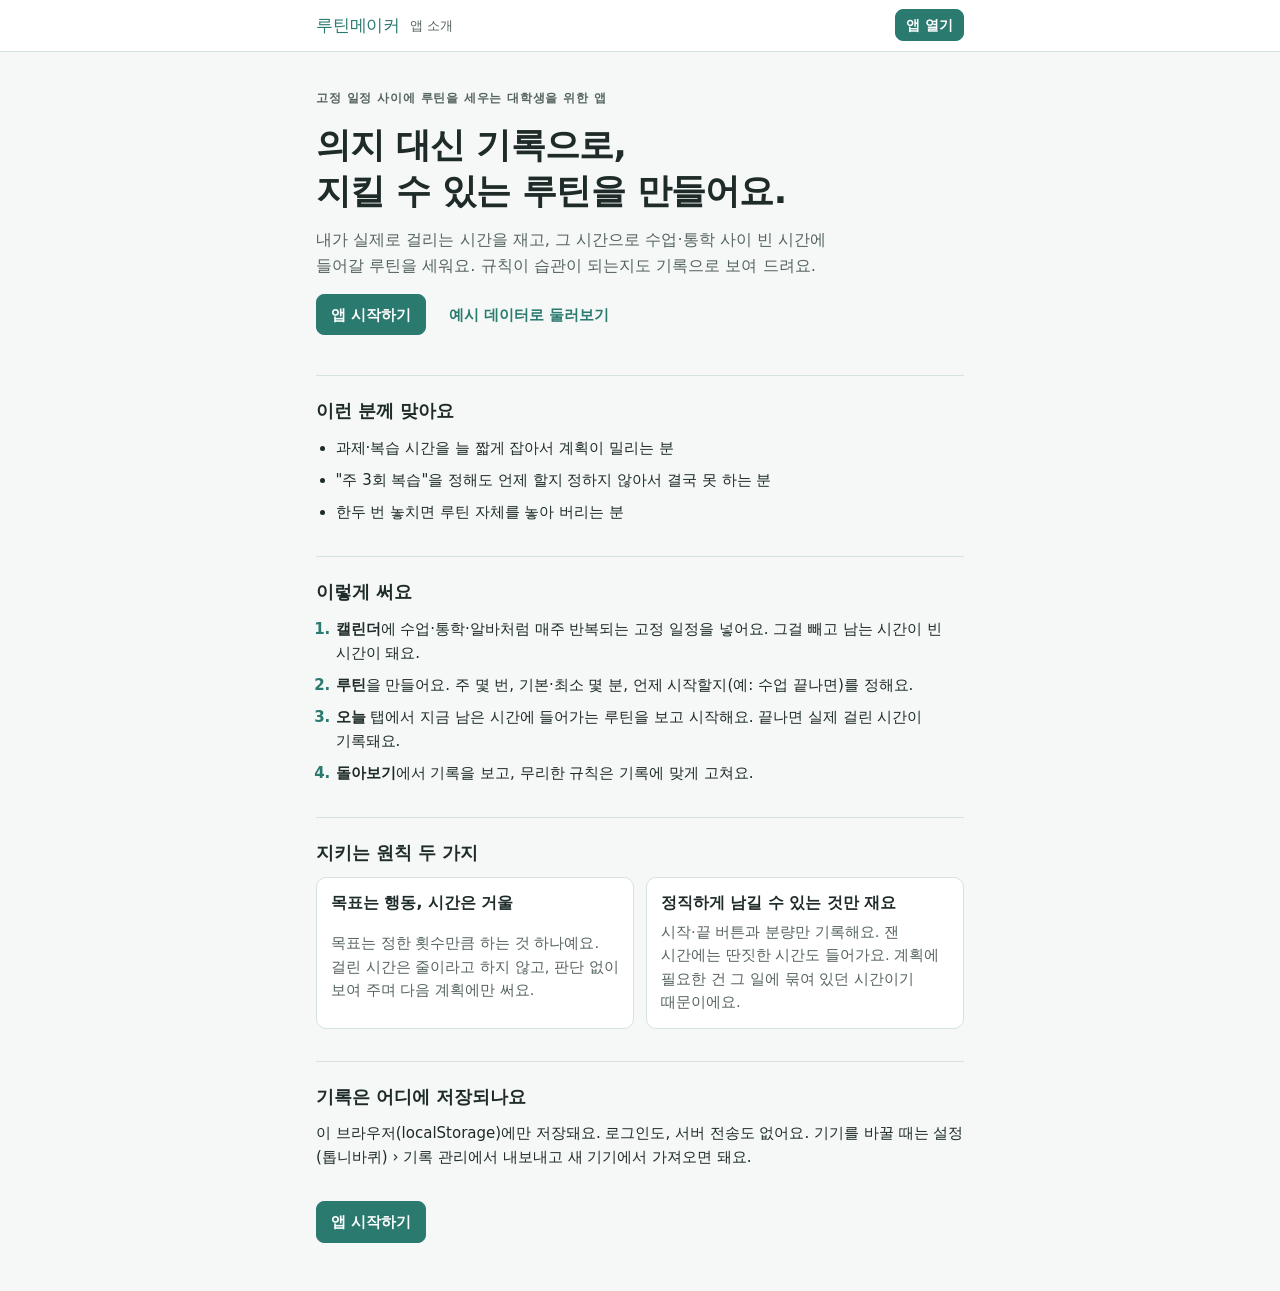
==== commit a24b7750: "문서: 캘린더 합치기·루틴 상세·최소 시간 기준선 반영 (README 사용법·검증 16·17, 앱 소개, 작업 기록) Co-Authored-By: Claude Opus 5.5 <n" ====
--- a/intro.html
+++ b/intro.html
@@ -42,7 +42,7 @@
   <section class="intro-sec" aria-labelledby="howH">
     <h2 id="howH">이렇게 써요</h2>
     <ol class="steps">
-      <li><strong>주간 틀</strong>에 수업·통학·알바처럼 매주 반복되는 고정 일정을 넣어요. 그걸 빼고 남는 시간이 빈 시간이 돼요.</li>
+      <li><strong>캘린더</strong>에 수업·통학·알바처럼 매주 반복되는 고정 일정을 넣어요. 그걸 빼고 남는 시간이 빈 시간이 돼요.</li>
       <li><strong>루틴</strong>을 만들어요. 주 몇 번, 기본·최소 몇 분, 언제 시작할지(예: 수업 끝나면)를 정해요.</li>
       <li><strong>오늘</strong> 탭에서 지금 남은 시간에 들어가는 루틴을 보고 시작해요. 끝나면 실제 걸린 시간이 기록돼요.</li>
       <li><strong>돌아보기</strong>에서 기록을 보고, 무리한 규칙은 기록에 맞게 고쳐요.</li>
--- a/style.css
+++ b/style.css
@@ -169,6 +169,10 @@
 .progress { height: 8px; border-radius: 4px; background: var(--line); overflow: hidden; position: relative; }
 .progress > span { position: absolute; inset: 0 auto 0 0; background: var(--accent); width: 0; }
 .progress.over > span { background: var(--warn); }
+/* 최소 시간 눈금: 넘기면 한 번으로 센다 */
+.progress > i { position: absolute; top: -3px; bottom: -3px; width: 2px; margin-left: -1px; background: var(--ink); border-radius: 1px; }
+.progress { overflow: visible; }
+.progress > span { border-radius: 4px; }
 .meta { color: var(--muted); font-size: 0.88rem; }
 .subform, .confirm { border-top: 1px solid var(--line); padding-top: 12px; }
 .confirm { display: grid; gap: 10px; }
@@ -244,10 +248,6 @@
 
 /* 지난 4주 */
 .weeks { display: inline-flex; gap: 4px; align-items: center; }
-.wk { width: 14px; height: 14px; border-radius: 50%; border: 2px solid var(--ink); display: inline-block; }
-.wk.done { background: var(--ink); }
-.wk.miss { background: transparent; }
-.wk.none { border-style: dotted; border-color: var(--line); }
 
 /* 돌아보기 */
 .ratios { display: grid; gap: 14px; }
@@ -285,13 +285,6 @@
 .now-row { display: flex; flex-wrap: wrap; gap: 6px 12px; align-items: center; justify-content: space-between; }
 .banner { display: flex; flex-wrap: wrap; gap: 8px 12px; align-items: center; justify-content: space-between; background: var(--accent-soft); border-radius: var(--radius); padding: 10px 14px; font-size: 0.92rem; }
 li.suggest { display: grid; gap: 8px; }
-.weekbars-wrap { display: flex; flex-wrap: wrap; gap: 4px 12px; align-items: flex-end; }
-.weekbars { display: inline-flex; gap: 6px; align-items: flex-end; }
-.wb { display: grid; gap: 2px; justify-items: center; }
-.wb-track { width: 14px; height: 28px; border-radius: 3px; background: var(--line); position: relative; overflow: hidden; display: block; }
-.wb-fill { position: absolute; left: 0; right: 0; bottom: 0; background: var(--ink); display: block; }
-.wb.none .wb-track { background: transparent; border: 1px dotted var(--line); }
-.wb-num { font-size: 0.72rem; color: var(--muted); line-height: 1; }
 .rec-del { display: inline-flex; gap: 2px; }
 .rec .panel { grid-column: 1 / -1; }
 
@@ -324,33 +317,6 @@
 .tl-block.past { background: var(--block-past); opacity: 1; }
 .legend .lg-k::before { background: var(--k); }
 
-/* 주간 틀: 요일별 막대 */
-.week-chart { display: grid; gap: 6px; padding-top: 4px; }
-.wrow { display: grid; grid-template-columns: 1.6em 1fr; gap: 8px; align-items: center; }
-.wday { font-weight: 700; font-size: 0.88rem; text-align: center; }
-.wday.muted { color: var(--muted); font-weight: 400; }
-.wbar { position: relative; height: 30px; background: var(--bg); border: 1px solid var(--line); border-radius: 6px; }
-.wtick { position: absolute; top: 0; bottom: 0; width: 1px; background: var(--line); }
-.seg {
-  position: absolute; top: 2px; bottom: 2px; min-width: 6px;
-  border: 0; border-radius: 4px; padding: 0 5px; margin: 0;
-  background: var(--k); color: var(--k-text, #fff); cursor: pointer;
-  font: inherit; font-size: 0.74rem; font-weight: 700; text-align: left;
-}
-.seg:hover { filter: brightness(1.12); }
-.seg-label { display: block; overflow: hidden; white-space: nowrap; text-overflow: ellipsis; }
-.seg::after {
-  content: attr(data-tip);
-  position: absolute; bottom: calc(100% + 6px); left: 50%; transform: translateX(-50%);
-  background: var(--ink); color: var(--bg); white-space: nowrap;
-  padding: 4px 8px; border-radius: 6px; font-size: 0.78rem; font-weight: 600;
-  opacity: 0; pointer-events: none; z-index: 3;
-}
-.seg.tip-left::after { left: 0; transform: none; }
-.seg.tip-right::after { left: auto; right: 0; transform: none; }
-.seg:hover::after, .seg:focus-visible::after { opacity: 1; }
-.wscale .wticks { position: relative; height: 1.2em; font-size: 0.72rem; color: var(--muted); }
-.wticks span { position: absolute; transform: translateX(-50%); white-space: nowrap; }
 
 /* 고치기 대화상자 */
 .dialog {
@@ -367,7 +333,6 @@
 }
 .dialog-head h2 { font-size: 1.02rem; }
 #editDialogBody { padding: 16px; }
-@media (prefers-reduced-motion: no-preference) { .seg::after { transition: opacity 0.12s; } }
 
 /* 공휴일 */
 .pill.holiday { color: var(--high); background: var(--high-bg); margin-left: 8px; vertical-align: 2px; }
@@ -468,9 +433,6 @@
 .fit-word.min { color: var(--warn); }
 .fit-word.tight, .fit-word.nogap { color: var(--high); }
 .btn.outline { border-color: var(--accent); color: var(--teal-ink); }
-.more-btn { flex: none; border: 0; background: none; padding: 6px 2px; font: inherit; font-size: 0.78rem; color: var(--muted); cursor: pointer; min-height: 32px; }
-.more-btn:hover { color: var(--ink); }
-.rrow-more { display: grid; gap: 6px; padding: 8px 0 0 22px; border-top: 1px dashed var(--line); }
 @media (max-width: 400px) {
   .rrow-line { flex-wrap: wrap; }
   .rrow-main { flex-basis: calc(100% - 22px); }
@@ -539,3 +501,205 @@
 .settings-body .grid3 { grid-template-columns: repeat(3, minmax(0, 1fr)); }
 @media (max-width: 440px) { .settings-body .grid3 { grid-template-columns: repeat(2, minmax(0, 1fr)); } }
 .settings-body input[type="time"] { min-width: 0; width: 100%; }
+
+/* 루티의 제안 */
+.ruti { flex: none; }
+.ruti-card { display: flex; align-items: center; gap: 12px; background: var(--surface); border: 1px solid var(--line); border-radius: 12px; padding: 12px 14px; }
+.ruti-main { flex: 1; min-width: 0; display: grid; gap: 2px; }
+.ruti-main h3 { font-size: 0.95rem; }
+.suggest-body { padding: 16px; }
+.suggest-list { list-style: none; margin: 0; padding: 0; display: grid; gap: 14px; }
+.suggest-list > li { padding-bottom: 14px; border-bottom: 1px solid var(--line); display: grid; gap: 8px; }
+.suggest-list > li:last-child { border-bottom: 0; padding-bottom: 0; }
+.why summary { cursor: pointer; font-size: 0.82rem; color: var(--teal-ink); font-weight: 600; }
+.why p { font-size: 0.85rem; color: var(--muted); margin-top: 4px; }
+#suggestTitle { display: flex; align-items: center; gap: 8px; }
+
+/* 루틴 만들기: 단계가 아래로 쌓이는 폼 */
+.new-btn {
+  min-height: 48px; border: 1px dashed var(--teal-mid); border-radius: 12px; background: var(--surface);
+  color: var(--teal-ink); font: inherit; font-size: 0.98rem; font-weight: 700; cursor: pointer;
+}
+.new-btn:hover { background: var(--accent-soft); }
+.stack-form { gap: 18px; }
+.step { display: grid; gap: 10px; }
+.step-label, .step > legend, #stepName > label { font-weight: 700; font-size: 0.95rem; }
+.step-n {
+  display: inline-grid; place-items: center; width: 22px; height: 22px; margin-right: 6px; border-radius: 50%;
+  background: var(--accent); color: var(--accent-ink); font-size: 0.78rem; font-weight: 700; vertical-align: 1px;
+}
+fieldset.step { border: 0; padding: 0; margin: 0; min-width: 0; }
+.kind-cards { display: grid; gap: 8px; }
+.kind-card {
+  position: relative; display: grid; gap: 2px; padding: 12px 14px 12px 44px; border: 1px solid var(--line);
+  border-radius: 10px; background: var(--surface); cursor: pointer;
+}
+.kind-card input { position: absolute; left: 14px; top: 15px; width: 18px; height: 18px; margin: 0; accent-color: var(--accent); }
+.kind-card:has(input:checked) { border-color: var(--accent); box-shadow: 0 0 0 1px var(--accent); background: var(--accent-soft); }
+.kc-title { font-weight: 700; }
+.kc-sub { font-size: 0.84rem; color: var(--muted); }
+#stepDetail, #stepRest { padding-top: 14px; border-top: 1px dashed var(--line); }
+
+/* ---------- 루틴 색: 청록·회색과 겹치지 않는 8색. --rc 진한 색(점·칠한 칸), --rc-soft 옅은 바탕 ---------- */
+.rc-blue { --rc: #3b6fe0; }
+.rc-orange { --rc: #ee7a1f; }
+.rc-purple { --rc: #8a54d4; }
+.rc-pink { --rc: #db4a8c; }
+.rc-lime { --rc: #5fa62a; }
+.rc-sky { --rc: #1e9fd0; }
+.rc-mustard { --rc: #c99a00; }
+.rc-brown { --rc: #9b5a35; }
+@media (prefers-color-scheme: dark) {
+  .rc-blue { --rc: #6f97f0; }
+  .rc-purple { --rc: #ad84ea; }
+  .rc-pink { --rc: #ec7aae; }
+  .rc-brown { --rc: #c3825a; }
+}
+[class*="rc-"] { --rc-soft: color-mix(in srgb, var(--rc) 16%, var(--surface)); }
+.dot.rc { background: var(--rc); }
+.tl-mark[class*="rc-"] { background: var(--rc); }
+.rc-dot { flex: none; width: 12px; height: 12px; border-radius: 50%; background: var(--rc); }
+
+/* 루틴 만들기 1단계: 색 고르기 */
+.color-pick { border: 0; padding: 0; margin: 6px 0 0; min-width: 0; }
+.color-pick legend { font-size: 0.85rem; font-weight: 600; padding: 0; margin-bottom: 6px; }
+.swatches { display: flex; flex-wrap: wrap; gap: 6px; }
+.sw { position: relative; display: grid; place-items: center; width: 36px; height: 36px; border-radius: 50%; cursor: pointer; }
+.sw input { position: absolute; inset: 0; margin: 0; opacity: 0; cursor: pointer; }
+.sw-dot { width: 26px; height: 26px; border-radius: 50%; background: var(--rc); }
+.sw:has(input:checked) { box-shadow: 0 0 0 2px var(--surface), 0 0 0 4px var(--rc); }
+.sw:has(input:focus-visible) { outline: 2px solid var(--focus); outline-offset: 4px; }
+
+/* 루틴 탭: 카드 목록 */
+.rcards { list-style: none; margin: 0; padding: 0; display: grid; gap: 10px; }
+.rcard {
+  width: 100%; display: grid; grid-template-columns: 12px minmax(0, 1fr) 16px; gap: 10px; align-items: center; text-align: left;
+  background: var(--surface); border: 1px solid var(--line); border-radius: 12px; padding: 12px 12px 12px 14px;
+  font: inherit; color: inherit; cursor: pointer;
+}
+.rcard:hover { border-color: var(--muted); }
+.rcard > svg { color: var(--muted); }
+.rcard-main { display: grid; gap: 3px; min-width: 0; }
+.rcard-top { display: flex; flex-wrap: wrap; align-items: baseline; gap: 2px 8px; }
+.rcard-name { font-weight: 700; font-size: 1rem; }
+.rcard-kind { font-size: 0.75rem; font-weight: 700; color: var(--muted); }
+.rcard-meta { font-size: 0.84rem; color: var(--muted); }
+.strip { display: flex; gap: 3px; margin-top: 3px; }
+.strip > span { width: 18px; height: 6px; border-radius: 2px; background: var(--chip); }
+.strip .s-hit { background: var(--rc); }
+.strip .s-now { background: var(--rc-soft); box-shadow: inset 0 0 0 1px var(--rc); }
+.strip .s-off { opacity: 0.4; }
+
+/* 루틴 상세 */
+.back-btn {
+  justify-self: start; display: inline-flex; align-items: center; gap: 4px; min-height: 40px; padding: 0 6px 0 0;
+  border: 0; background: none; font: inherit; font-size: 0.92rem; font-weight: 700; color: var(--teal-ink); cursor: pointer;
+}
+.rd-head { display: grid; grid-template-columns: 40px minmax(0, 1fr) auto; gap: 12px; align-items: center; }
+.rd-badge { width: 40px; height: 40px; border-radius: 12px; background: var(--rc); }
+.rd-title { display: grid; min-width: 0; }
+.rd-title h2 { font-size: 1.3rem; }
+.rd-today { display: flex; align-items: center; justify-content: space-between; gap: 12px; }
+.rd-today h3 { font-size: 1.02rem; }
+.tiles { display: grid; grid-template-columns: repeat(3, minmax(0, 1fr)); gap: 8px; }
+.tile { display: grid; background: var(--bg); border-radius: 10px; padding: 8px 10px; }
+.tile span { font-size: 0.78rem; color: var(--muted); }
+.tile b { font-size: 1.1rem; }
+.tile.accent { background: var(--rc-soft); }
+.rule-chips { display: flex; flex-wrap: wrap; align-items: center; gap: 8px; font-weight: 700; }
+.rule-chips svg { color: var(--muted); }
+.rchip { border: 1px solid var(--line); border-radius: 8px; padding: 2px 10px; background: var(--bg); }
+.rchip.on { border-color: transparent; background: var(--rc-soft); }
+.facts-dl { margin: 0; display: grid; grid-template-columns: 96px minmax(0, 1fr); row-gap: 6px; font-size: 0.92rem; }
+.facts-dl dt { color: var(--muted); }
+.facts-dl dd { margin: 0; }
+.cc-grid { display: grid; grid-template-columns: repeat(7, minmax(0, 1fr)); gap: 4px; }
+.cc-h { font-size: 0.72rem; font-weight: 600; color: var(--muted); text-align: center; }
+.cc { height: 30px; border-radius: 6px; display: grid; place-items: center; font-size: 0.74rem; font-weight: 700; color: var(--muted); border: 1px solid var(--line); }
+.cc.hit { background: var(--rc); border-color: var(--rc); color: #ffffff; }
+.cc.idle { border-color: transparent; background: var(--bg); opacity: 0.55; }
+.cc.today { box-shadow: inset 0 0 0 2px var(--rc); color: var(--ink); }
+.cc.hit.today { color: #ffffff; box-shadow: inset 0 0 0 2px var(--ink); }
+.legend .lg-hit::before { background: var(--rc); }
+.legend .lg-today::before { background: transparent; box-shadow: inset 0 0 0 2px var(--rc); }
+.legend .lg-idle::before { background: var(--chip); }
+.tbars { position: relative; height: 96px; display: flex; align-items: flex-end; gap: 6px; border-bottom: 1px solid var(--line); margin-top: 6px; }
+.tbars .tb { flex: 1; min-height: 2px; background: var(--rc); border-radius: 3px 3px 0 0; }
+.tbars .tb.short { background: var(--rc-soft); box-shadow: inset 0 0 0 1px var(--rc); }
+.tline { position: absolute; left: 0; right: 0; border-top: 1px dashed var(--ink); }
+.tline.min { border-top-style: dotted; border-color: var(--muted); }
+.tline em { position: absolute; right: 0; bottom: 1px; font-style: normal; font-size: 0.68rem; color: var(--muted); background: var(--surface); padding: 0 3px; }
+.with-ruti { display: flex; align-items: center; gap: 8px; }
+.link-row { display: flex; flex-wrap: wrap; align-items: center; gap: 6px; }
+.link-row svg { color: var(--muted); }
+.rlinks { display: flex; flex-wrap: wrap; gap: 8px; }
+.rlink {
+  display: inline-flex; align-items: center; gap: 6px; min-height: 36px; padding: 0 12px; border: 1px solid var(--line); border-radius: 999px;
+  background: var(--surface); font: inherit; font-size: 0.9rem; font-weight: 600; color: inherit; cursor: pointer;
+}
+.rlink:hover { border-color: var(--rc); }
+.rlink .rc-dot { width: 10px; height: 10px; }
+.rd-recs > li { border-bottom: 1px solid var(--line); }
+.rd-recs > li:last-child { border-bottom: 0; }
+.rd-rec { display: grid; grid-template-columns: minmax(0, 1fr) auto auto; gap: 8px; align-items: center; min-height: 44px; font-size: 0.92rem; }
+.name-link { border: 0; background: none; padding: 0; font: inherit; font-weight: inherit; color: inherit; text-align: left; cursor: pointer; text-decoration: underline; text-decoration-color: var(--line); text-underline-offset: 3px; }
+.name-link:hover { text-decoration-color: currentColor; }
+.now-name.name-link { font-size: 1.05rem; font-weight: 700; }
+
+/* ---------- 캘린더: 주 보기(기본)·월 보기 ---------- */
+.view-toggle { display: inline-flex; background: var(--chip); border-radius: 10px; padding: 3px; }
+.view-toggle button { min-height: 34px; padding: 0 14px; border: 0; border-radius: 8px; background: none; font: inherit; font-size: 0.9rem; color: var(--muted); cursor: pointer; }
+.view-toggle [aria-pressed="true"] { background: var(--surface); color: var(--ink); font-weight: 700; box-shadow: 0 1px 2px rgba(0, 0, 0, 0.12); }
+.cal-nav { display: flex; align-items: center; gap: 2px; }
+.cal-nav h3 { font-size: 1rem; white-space: nowrap; }
+.cal-dots { display: flex; gap: 2px; flex-wrap: wrap; }
+.cal-dots i { width: 6px; height: 6px; border-radius: 50%; background: var(--rc); }
+.cal-dots i.task, .dot.task { background: var(--teal-mid); }
+.legend .lg-dot::before { background: #ee7a1f; }
+.legend .lg-task::before { background: var(--teal-mid); border-radius: 50%; width: 8px; height: 8px; }
+
+.wk { padding-inline: 8px; }
+.wk .cal-head { padding-inline: 4px; }
+.wk-grid { display: grid; grid-template-columns: 24px repeat(7, minmax(0, 1fr)); row-gap: 4px; }
+.wk-day {
+  display: grid; justify-items: center; padding: 2px 0; border: 0; border-radius: 8px; background: none;
+  font: inherit; color: var(--muted); font-size: 0.72rem; cursor: pointer; min-height: 40px;
+}
+.wk-day b { font-size: 0.9rem; color: var(--ink); line-height: 1.5; min-width: 24px; border-radius: 999px; }
+.wk-day.red b, .wk-day.red span { color: var(--high); }
+.wk-day.today b { background: var(--ink); color: var(--bg); }
+.wk-day.today.red b { background: var(--high); color: var(--bg); }
+.wk-day.sel { background: var(--accent-soft); }
+.wk-allday-h { font-size: 0.62rem; color: var(--muted); text-align: right; padding-right: 3px; align-self: center; }
+.wk-lane { display: grid; gap: 2px; padding: 0 1px; align-content: start; min-height: 4px; }
+.ev-all {
+  min-height: 20px; padding: 0 3px; border: 1.5px dashed var(--rc); border-radius: 4px; background: var(--surface);
+  font: inherit; font-size: 0.66rem; font-weight: 700; color: var(--ink); text-align: left; overflow: hidden; white-space: nowrap; cursor: pointer;
+}
+.wk-hours { position: relative; font-size: 0.64rem; color: var(--muted); }
+.wk-hours span { position: absolute; right: 4px; }
+.wk-col { position: relative; border-left: 1px solid var(--line); background-image: linear-gradient(to bottom, var(--line) 1px, transparent 1px); }
+.wk-col.today { background-color: color-mix(in srgb, var(--cream) 45%, var(--surface)); }
+.ev {
+  position: absolute; left: 1px; right: 1px; display: block; overflow: hidden; padding: 1px 3px; margin: 0;
+  border: 0; border-radius: 4px; font: inherit; font-size: 0.62rem; font-weight: 700; line-height: 1.2; text-align: left;
+  color: var(--ink); cursor: pointer;
+}
+.ev span { display: block; overflow: hidden; white-space: nowrap; }
+.ev.fixed { background: var(--k); color: var(--k-text, #fff); }
+.ev.rec { left: 3px; right: 3px; background: var(--rc-soft); box-shadow: inset 0 0 0 1px var(--rc); }
+.ev.rec.short { opacity: 0.6; }
+.ev.rec.task { background: color-mix(in srgb, var(--teal-mid) 18%, var(--surface)); box-shadow: inset 0 0 0 1px var(--teal-mid); cursor: default; }
+.ev.plan { left: 3px; right: 3px; background: var(--surface); border: 1.5px dashed var(--rc); }
+.ev:hover { filter: brightness(1.05); z-index: 2; }
+.wk-now { position: absolute; left: -2px; right: -2px; height: 0; border-top: 2px solid var(--ink); z-index: 3; pointer-events: none; }
+.wk-now::before { content: ""; position: absolute; left: -3px; top: -5px; width: 8px; height: 8px; border-radius: 50%; background: var(--ink); }
+.wk-legend .lg-rec::before { background: #fdeedd; box-shadow: inset 0 0 0 1px #ee7a1f; }
+.wk-legend .lg-plan::before { background: transparent; border: 1.5px dashed var(--muted); }
+
+/* 고정 일정 목록 */
+.brow { display: grid; grid-template-columns: 12px minmax(0, 1fr) auto; gap: 10px; align-items: center; min-height: 48px; border-bottom: 1px solid var(--line); }
+.brow:last-child { border-bottom: 0; }
+.bsq { width: 12px; height: 12px; border-radius: 3px; background: var(--k); }
+.bmain { min-width: 0; }
+.bsig { display: block; font-size: 0.8rem; }
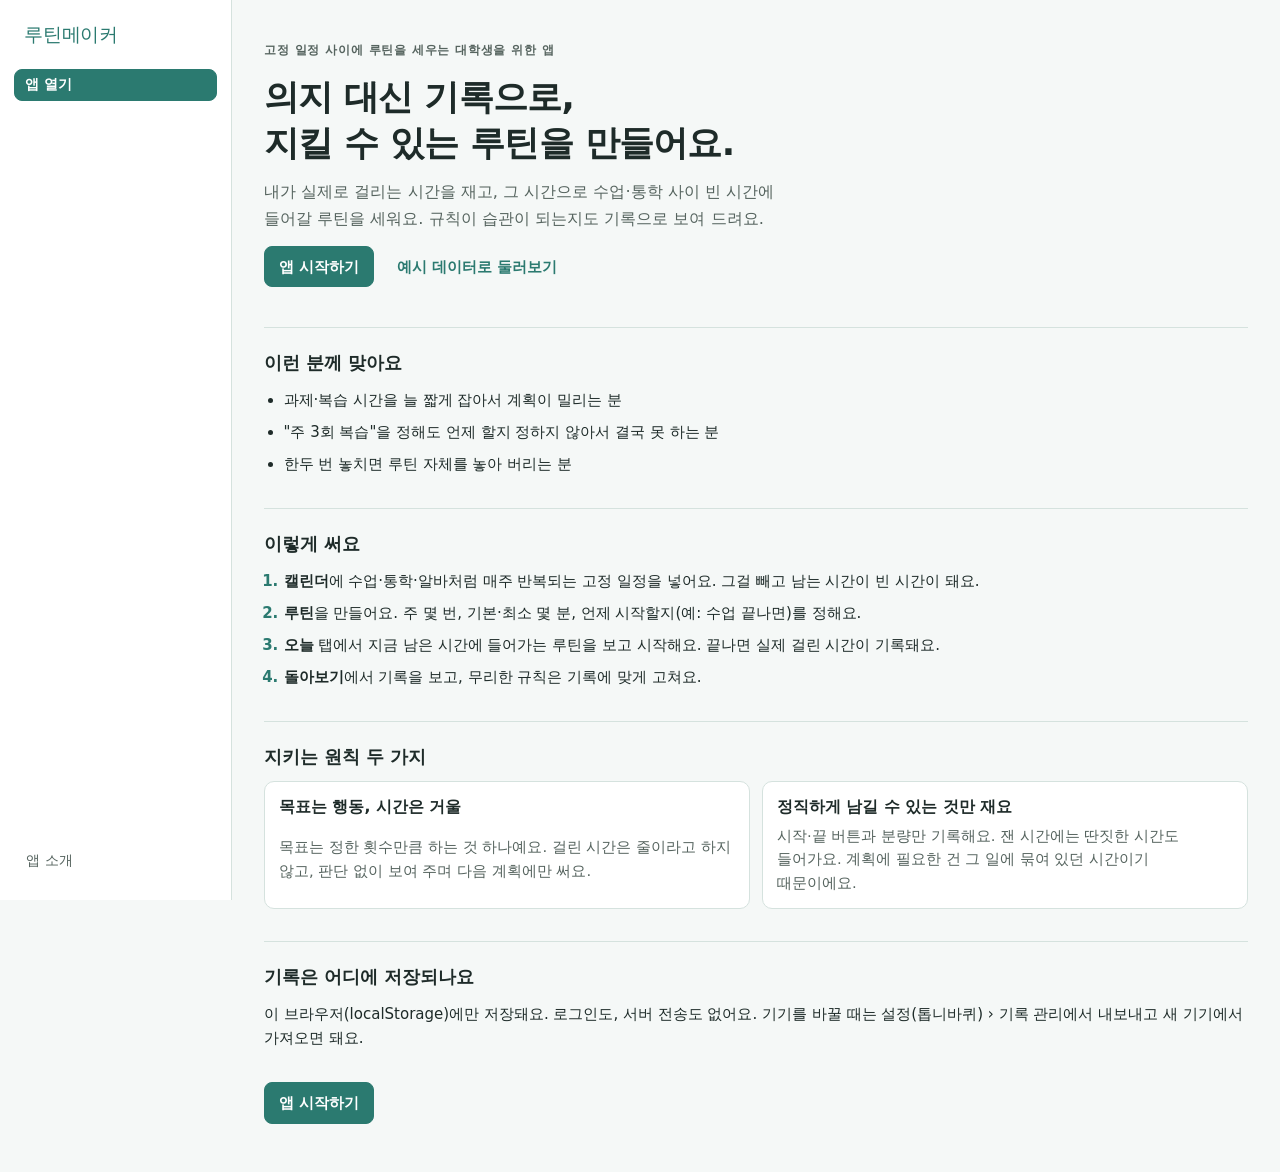
==== commit 851cb040: "탭 아이콘: 잎 두 장이 시곗바늘인 새싹 (favicon.ico 404 없앰) Co-Authored-By: Claude Opus 5.5 <noreply@anthropic.com>" ====
--- a/intro.html
+++ b/intro.html
@@ -2,6 +2,7 @@
 <html lang="ko">
 <head>
 <meta charset="utf-8">
+<link rel="icon" type="image/svg+xml" href="favicon.svg">
 <meta name="viewport" content="width=device-width, initial-scale=1">
 <title>루틴메이커 소개</title>
 <meta name="description" content="의지 대신 기록으로, 지킬 수 있는 루틴을 만드는 웹앱 루틴메이커 소개">
--- a/style.css
+++ b/style.css
@@ -14,7 +14,8 @@
   --mint: #afeed6;
   --cream: #fff5af;
   --cream-ink: #1e2b29;
-  --block: #7d8784;
+  --block: #66706d;     /* 흰 글자 5.1:1 */
+  --field: #7f8a87;     /* 입력칸·고르는 칸 경계: 흰 바탕 3.6:1, 연한 바탕 3.3:1 */
   --block-past: #c3cbc8;
   --chip: #e8edeb;
   --gap: var(--mint);
@@ -46,6 +47,7 @@
     --cream: #4a4420;
     --cream-ink: #f5efc8;
     --block: #6f7b78;
+    --field: #6c7e79;
     --block-past: #3a4542;
     --chip: #22302c;
     --ok: #8fd8cc;
@@ -143,7 +145,7 @@
 .daypick span {
   display: inline-grid; place-items: center;
   width: 40px; height: 40px; border-radius: 50%;
-  border: 1px solid var(--line); background: var(--bg); font-weight: 600;
+  border: 1px solid var(--field); background: var(--bg); font-weight: 600;
 }
 .daypick input:checked + span { background: var(--ink); color: var(--bg); border-color: var(--ink); }
 .daypick input:focus-visible + span { outline: 3px solid var(--focus); outline-offset: 2px; }
@@ -197,7 +199,7 @@
 .tabs [role="tab"][aria-selected="true"] { color: var(--ink); border-bottom-color: var(--accent); }
 @media (max-width: 520px) {
   .brand-row { padding-block: 10px 0; }
-  .tabs { flex-basis: 100%; }
+  .tabs { flex: 1 1 0; min-width: 0; }
   .tabs [role="tab"] { flex: 1; padding: 0 4px; }
 }
 main { display: grid; gap: 20px; }
@@ -250,17 +252,6 @@
 .weeks { display: inline-flex; gap: 4px; align-items: center; }
 
 /* 돌아보기 */
-.ratios { display: grid; gap: 14px; }
-.ratio { display: grid; grid-template-columns: minmax(4.5em, 7em) 1fr auto; gap: 4px 12px; align-items: center; }
-.ratio .cat { font-weight: 600; min-width: 0; }
-.ratio .val { font-family: var(--mono); font-weight: 600; text-align: right; }
-.ratio .bars { display: grid; gap: 3px; min-width: 0; }
-.ratio .bars i { display: block; height: 7px; border-radius: 3px; }
-.ratio .bars i.e { background: var(--gap); }
-.ratio .bars i.a { background: var(--ink); }
-.ratio .note { grid-column: 2 / 4; font-size: 0.83rem; color: var(--muted); }
-.legend .lg-est::before { background: var(--gap); }
-.legend .lg-act::before { background: var(--ink); }
 .obs { display: grid; gap: 4px; font-size: 0.9rem; }
 .obs .label { font-size: 0.78rem; color: var(--muted); font-weight: 600; }
 .chips { display: flex; gap: 6px; flex-wrap: wrap; }
@@ -309,8 +300,8 @@
 @media (max-width: 520px) { .principles { grid-template-columns: 1fr; } }
 
 /* 고정 일정 종류별 색 (흰 글자와 대비 4.5:1 이상) */
-.k-class { --k: #4f5b58; }
-.k-commute { --k: #7d8784; }
+.k-class { --k: #3d4745; }  /* 흰 글자 9:1 이상 */
+.k-commute { --k: #66706d; } /* 흰 글자 5.1:1 (예전 #7d8784는 3.7:1) */
 .k-work { --k: #a3aca9; --k-text: #1e2b29; }
 .k-etc { --k: #c4ccc9; --k-text: #1e2b29; }
 .tl-block { background: var(--block); }
@@ -416,7 +407,7 @@
 .rrow .fit-chip.tight, .rrow .fit-chip.nogap { background: var(--high-bg); }
 
 .other-btn {
-  min-height: 44px; margin-top: -8px; border: 1px dashed var(--teal-mid); border-radius: 10px;
+  min-height: 44px; margin-top: -8px; border: 1.5px dashed var(--accent); border-radius: 10px;
   background: var(--surface); color: var(--teal-ink); font: inherit; font-size: 0.92rem; font-weight: 600; cursor: pointer;
 }
 .other-btn:hover { background: var(--accent-soft); }
@@ -440,17 +431,10 @@
 }
 
 .muted-h { color: var(--muted); font-size: 0.92rem; }
-.fixed-chips { list-style: none; margin: 0; padding: 0; display: flex; flex-wrap: wrap; gap: 6px; }
-.fchip { display: inline-flex; align-items: center; gap: 6px; padding: 4px 10px; border-radius: 6px; background: var(--chip); color: var(--ink); font-size: 0.82rem; }
-.fchip .sq { width: 8px; height: 8px; border-radius: 2px; background: var(--block); }
-.fchip.past { color: var(--muted); }
-.fchip.past .sq { background: var(--block-past); }
 
 /* 루틴 종류: 호칭 태그, 입력칸 묶음, 상황 버튼, 가이드 */
-.guide-btn { border: 0; background: none; padding: 0; font: inherit; cursor: pointer; }
 .kind-h { font-size: 0.8rem; font-weight: 700; color: var(--teal-ink); margin-top: 6px; }
 .kind-h:first-of-type { margin-top: 0; }
-legend .guide-link { font-size: 0.8rem; margin-left: 6px; }
 .field-label { font-weight: 600; font-size: 0.9rem; }
 .each-note { min-height: 40px; display: flex; align-items: center; padding: 0 10px; border-radius: 8px; background: var(--accent-soft); color: var(--teal-ink); font-size: 0.9rem; font-weight: 600; }
 .kind-tag { font-size: 0.72rem; font-weight: 700; border-radius: 999px; padding: 1px 8px; background: var(--accent-soft); color: var(--teal-ink); white-space: nowrap; }
@@ -467,11 +451,9 @@
 .guide-list h3 { font-size: 0.98rem; margin-bottom: 2px; }
 .guide-list p { font-size: 0.9rem; }
 .g-mark { flex: none; width: 14px; height: 14px; margin-top: 4px; }
-.g-fixed .g-mark { border-radius: 3px; background: var(--block); }
 .g-time .g-mark { border-radius: 50%; background: var(--accent); }
 .g-situation .g-mark { border-radius: 50%; background: var(--teal-mid); }
 .g-anytime .g-mark { border-radius: 50%; border: 2px solid var(--teal-mid); }
-.g-other .g-mark { border-radius: 3px; border: 2px dashed var(--teal-mid); }
 .g-eg { color: var(--muted); font-size: 0.82rem !important; }
 .g-sub { margin: 6px 0 0; padding-left: 1.1em; display: grid; gap: 4px; font-size: 0.86rem; }
 .span2 { grid-column: 1 / -1; }
@@ -484,9 +466,9 @@
   border: 0; border-radius: 8px; background: transparent; color: var(--muted); cursor: pointer;
 }
 .icon-btn:hover { background: var(--chip); color: var(--ink); }
-.settings-btn { margin-left: auto; align-self: center; }
+.settings-btn { align-self: center; }
 .brand-row { align-items: center; }
-@media (min-width: 521px) { .brand-row { flex: 1; } .settings-btn { margin-right: 8px; } }
+@media (min-width: 521px) { .brand-row { flex: 1; } }
 .item-head .row { align-items: center; }
 .item-head .icon-btn { width: 32px; height: 32px; margin: -4px -6px -4px 0; }
 .rec-del .icon-btn { width: 32px; height: 32px; }
@@ -517,7 +499,7 @@
 
 /* 루틴 만들기: 단계가 아래로 쌓이는 폼 */
 .new-btn {
-  min-height: 48px; border: 1px dashed var(--teal-mid); border-radius: 12px; background: var(--surface);
+  min-height: 48px; border: 1.5px dashed var(--accent); border-radius: 12px; background: var(--surface);
   color: var(--teal-ink); font: inherit; font-size: 0.98rem; font-weight: 700; cursor: pointer;
 }
 .new-btn:hover { background: var(--accent-soft); }
@@ -616,10 +598,10 @@
 .cc-grid { display: grid; grid-template-columns: repeat(7, minmax(0, 1fr)); gap: 4px; }
 .cc-h { font-size: 0.72rem; font-weight: 600; color: var(--muted); text-align: center; }
 .cc { height: 30px; border-radius: 6px; display: grid; place-items: center; font-size: 0.74rem; font-weight: 700; color: var(--muted); border: 1px solid var(--line); }
-.cc.hit { background: var(--rc); border-color: var(--rc); color: #ffffff; }
+.cc.hit { background: var(--rc-fill, var(--rc)); border-color: var(--rc-fill, var(--rc)); color: var(--rc-on, #ffffff); }
 .cc.idle { border-color: transparent; background: var(--bg); opacity: 0.55; }
 .cc.today { box-shadow: inset 0 0 0 2px var(--rc); color: var(--ink); }
-.cc.hit.today { color: #ffffff; box-shadow: inset 0 0 0 2px var(--ink); }
+.cc.hit.today { color: var(--rc-on, #ffffff); box-shadow: inset 0 0 0 2px var(--ink); }
 .legend .lg-hit::before { background: var(--rc); }
 .legend .lg-today::before { background: transparent; box-shadow: inset 0 0 0 2px var(--rc); }
 .legend .lg-idle::before { background: var(--chip); }
@@ -703,3 +685,217 @@
 .bsq { width: 12px; height: 12px; border-radius: 3px; background: var(--k); }
 .bmain { min-width: 0; }
 .bsig { display: block; font-size: 0.8rem; }
+
+/* 새 루틴 만들기 2단계의 물음표: 루틴 종류 알아보기 */
+.help-btn { display: inline-grid; place-items: center; width: 32px; height: 32px; margin-left: 2px; vertical-align: middle; border: 0; border-radius: 50%; background: none; color: var(--muted); cursor: pointer; }
+.help-btn:hover { color: var(--teal-ink); background: var(--accent-soft); }
+.all-done { font-weight: 700; color: var(--teal-ink); }
+
+/* 오늘의 시간 막대: 한 루틴은 루틴 색, 시각 루틴의 할 차례는 옅은 루틴 색 + 점선 */
+.tl-rec { position: absolute; top: 0; bottom: 0; background: var(--rc); }
+.tl-plan { position: absolute; top: 3px; bottom: 3px; min-width: 4px; border-radius: 3px; background: var(--rc-soft); box-shadow: inset 0 0 0 1.5px var(--rc); }
+.legend .lg-rec::before { background: #ee7a1f; }
+.legend .lg-plan::before { background: #fdeedd; box-shadow: inset 0 0 0 1.5px #ee7a1f; }
+
+/* 안내: 화면 아래에 잠깐 떴다 사라지는 알림 (오류는 제자리에 남음) */
+.status.toast {
+  position: fixed; left: 50%; bottom: 20px; transform: translateX(-50%); z-index: 20;
+  width: min(520px, calc(100vw - 32px)); padding: 12px 40px 12px 16px; border-radius: 12px;
+  background: var(--ink); color: var(--bg); box-shadow: 0 8px 24px rgba(0, 0, 0, 0.22);
+}
+.status.toast .btn { color: var(--ink); }
+.toast-close {
+  position: absolute; top: 6px; right: 6px; width: 32px; height: 32px; border: 0; border-radius: 8px;
+  background: none; color: inherit; font-size: 1.2rem; line-height: 1; cursor: pointer; opacity: 0.8;
+}
+.toast-close:hover { opacity: 1; background: rgba(255, 255, 255, 0.12); }
+@media (prefers-reduced-motion: no-preference) {
+  .status.toast { animation: toast-in 0.18s ease-out; }
+  @keyframes toast-in { from { opacity: 0; transform: translate(-50%, 8px); } to { opacity: 1; transform: translate(-50%, 0); } }
+}
+/* 하는 중: 최소·기본 시간을 채우면 짧게 */
+.active-note { justify-self: start; margin: 0; padding: 3px 10px; border-radius: 999px; background: var(--accent-soft); color: var(--teal-ink); font-size: 0.85rem; font-weight: 700; }
+
+/* ---------- 넓은 화면(데스크톱): 왼쪽 메뉴 + 여러 칸 ---------- */
+.side-extra, .side-label, .tab-ic, .tl-label { display: none; }
+.cols { display: grid; gap: 20px; min-width: 0; }
+.col-main, .col-side { display: grid; gap: 20px; align-content: start; min-width: 0; }
+.today-cols .col-side { display: none; }         /* 휴대폰에서는 오른쪽 칸(이번 주·제안)을 보이지 않음 */
+.ws-row { display: grid; grid-template-columns: 10px minmax(0, 1fr) auto; gap: 10px; align-items: center; padding: 6px 0; }
+.ws-row .rc-dot { width: 10px; height: 10px; }
+.ws-main { display: grid; gap: 4px; min-width: 0; font-size: 0.9rem; font-weight: 600; }
+.rcard.on { border: 1.5px solid var(--accent); background: var(--accent-soft); }
+
+@media (min-width: 1024px) {
+  body { display: grid; grid-template-columns: 232px minmax(0, 1fr); align-items: start; }
+  .topbar { grid-column: 1; grid-row: 1; height: 100vh; border-bottom: 0; border-right: 1px solid var(--line); overflow-y: auto; }
+  .topbar-inner { max-width: none; height: 100%; flex-direction: column; flex-wrap: nowrap; align-items: stretch; justify-content: flex-start; gap: 4px; padding: 20px 14px; }
+  .brand-row { display: contents; }
+  .brand { order: 0; margin: 0 0 14px 10px; font-size: 1.2rem; }
+  .tabs { order: 1; flex-direction: column; gap: 4px; align-self: stretch; }
+  .tabs [role="tab"] {
+    flex: none; display: flex; align-items: center; gap: 10px; min-height: 42px; padding: 0 12px;
+    border: 0; border-radius: 10px; font-size: 0.95rem; text-align: left;
+  }
+  .tabs [role="tab"]:hover { background: var(--chip); }
+  .tabs [role="tab"][aria-selected="true"] { background: var(--accent-soft); color: var(--teal-ink); }
+  .tab-ic { display: block; flex: none; }
+  .side-extra { order: 2; display: flex; flex-direction: column; gap: 8px; margin-top: 10px; }
+  .side-h { margin: 12px 0 0 10px; font-size: 0.78rem; font-weight: 700; color: var(--muted); }
+  #sideSit .sit-btns { flex-direction: column; }
+  #sideSit .sit-btn { justify-content: flex-start; text-align: left; }
+  .side-extra .new-btn, .side-extra .btn { min-height: 42px; }
+  .about { order: 3; margin-top: auto; padding: 8px 12px; font-size: 0.9rem; }
+  .settings-btn { order: 4; display: flex; align-items: center; align-self: stretch; margin: 0; width: auto; height: auto; min-height: 42px; justify-content: flex-start; gap: 10px; padding: 0 12px; border-radius: 10px; }
+  .side-label { display: inline; font-size: 0.95rem; font-weight: 600; }
+
+  .wrap { grid-column: 2; grid-row: 1; max-width: 1240px; width: 100%; margin: 0; padding: 24px 32px 48px; }
+  .cols { grid-template-columns: minmax(0, 1fr) 360px; align-items: start; }
+
+  /* 오늘: 시간 막대를 크게, 칸에 이름 */
+  .today-cols .col-side { display: grid; }
+  .today-cols #btnOther, .today-cols .section:has(> #sitH) { display: none; }  /* 왼쪽 메뉴에 있음 */
+  .day-card .tl-track .timeline { height: 44px; }
+  .tl-label { display: block; padding: 0 6px; overflow: hidden; white-space: nowrap; font-size: 0.75rem; font-weight: 700; line-height: 44px; }
+  .tl-block .tl-label { color: #ffffff; }
+  .tl-plan .tl-label { line-height: 38px; color: var(--ink); }
+  .today-head h2 { font-size: 1.5rem; }
+
+  /* 캘린더: 주 보기 칸이 넓어지니 글자도 조금 크게 */
+  .cal-cols { grid-template-columns: minmax(0, 1fr) 300px; }
+  .ev { font-size: 0.72rem; }
+  .wk-hours { font-size: 0.72rem; }
+  .wk-grid { grid-template-columns: 40px repeat(7, minmax(0, 1fr)); }
+
+  /* 루틴: 목록과 상세를 나란히 */
+  .rt-cols { grid-template-columns: 320px minmax(0, 1fr); }
+  .rt-list { display: grid; gap: 10px; align-content: start; position: sticky; top: 24px; }
+  .rt-list .rcard { grid-template-columns: 12px minmax(0, 1fr); }
+  .rt-detail { display: grid; gap: 16px; min-width: 0; }
+  .rd-cols { display: grid; grid-template-columns: minmax(0, 1fr) minmax(0, 1fr); gap: 16px; align-items: start; }
+  .rd-col { display: grid; gap: 16px; min-width: 0; }
+  .rd-status { display: grid; grid-template-columns: minmax(0, 1fr) minmax(0, 1.2fr); align-items: center; gap: 12px 20px; }
+  .rd-status > .fit-line, .rd-status > .row, .rd-status > .panel { grid-column: 1 / -1; }
+  .rd-title h2 { font-size: 1.5rem; }
+
+  /* 돌아보기 기록: 한 줄에 이름 · 정보 · 시간 · 연필 */
+  li.rec { grid-template-columns: minmax(140px, 1fr) minmax(0, 1.6fr) auto auto; align-items: center; gap: 4px 16px; }
+  li.rec .rec-name { grid-column: 1; grid-row: 1; }
+  li.rec .rec-meta { grid-column: 2; grid-row: 1; }
+  li.rec .rec-times { grid-column: 3; grid-row: 1; }
+  li.rec .rec-del { grid-column: 4; grid-row: 1; }
+}
+
+/* 돌아보기: 이번 주 돌아보기 */
+.rv-head { display: grid; grid-template-columns: auto 1fr auto; align-items: center; gap: 8px; text-align: center; }
+.rv-head h2 { font-size: 1.25rem; }
+.rv-head .icon-btn[disabled] { opacity: 0.35; cursor: default; }
+.kpis { display: grid; grid-template-columns: repeat(2, minmax(0, 1fr)); gap: 10px; }
+.kpi { gap: 0; padding: 12px 14px; }
+.kpi b { font-size: 1.3rem; line-height: 1.35; }
+.kpi .kpi-note { font-size: 0.78rem; }
+.kpi.accent { background: var(--rc-soft); border-color: transparent; }
+.rv-table { width: 100%; border-collapse: collapse; font-size: 0.9rem; }
+.rv-table th, .rv-table td { padding: 8px 6px; border-bottom: 1px solid var(--line); text-align: left; vertical-align: middle; }
+.rv-table thead th { font-size: 0.78rem; font-weight: 600; color: var(--muted); }
+.rv-table tbody th { font-weight: 600; }
+.rv-table tbody th .rc-dot { display: inline-block; width: 10px; height: 10px; vertical-align: 0; }
+.rv-table tr:last-child > * { border-bottom: 0; }
+@media (max-width: 520px) { .rv-table td:nth-child(2) { display: none; } .rv-table thead th:nth-child(2) { display: none; } }
+@media (min-width: 1024px) {
+  .rv-head { grid-template-columns: auto auto auto 1fr; text-align: left; }
+  .rv-head h2 { font-size: 1.5rem; }
+  .kpis { grid-template-columns: repeat(4, minmax(0, 1fr)); }
+  .kpi b { font-size: 1.6rem; }
+  .rv-cols { grid-template-columns: minmax(0, 1fr) 380px; }
+}
+
+/* 예상과 실제: 판단의 근거, 시간 변경 구분선, 잠긴 예상 */
+.now-reason { font-size: 0.82rem; opacity: 0.85; }
+.rd-recs > li.rd-change {
+  display: flex; flex-wrap: wrap; justify-content: space-between; gap: 2px 10px; padding: 8px 10px; margin: 6px 0;
+  border: 1px dashed var(--teal-mid); border-radius: 8px; background: var(--accent-soft); font-size: 0.85rem; font-weight: 600; color: var(--teal-ink);
+}
+.tbars .tchange { flex: none; align-self: stretch; width: 0; border-left: 2px dashed var(--teal-ink); margin: 0 -2px; }
+.locked { margin: 0; min-height: 44px; display: flex; align-items: center; flex-wrap: wrap; gap: 4px; font-weight: 600; }
+
+/* 돌아보기: 예상과 실제 산점도 */
+.scatter { width: 100%; max-width: 520px; height: auto; display: block; margin: 0 auto; }
+.sc-grid { stroke: var(--line); stroke-width: 1; }
+.sc-diag { stroke: var(--ink); stroke-width: 1.2; stroke-dasharray: 4 3; }
+.sc-tick { font-size: 9px; fill: var(--muted); }
+.sc-axis { font-size: 10px; font-weight: 700; fill: var(--muted); }
+.sc-dot { fill: var(--rc); fill-opacity: 0.75; stroke: var(--surface); stroke-width: 0.8; }
+.sc-dot.task { fill: var(--teal-mid); }
+.gap-big { font-size: 1.05rem; }
+.gap-big b { font-size: 1.35rem; }
+.bt { display: grid; gap: 4px; padding: 10px 12px; border-radius: 10px; background: var(--accent-soft); }
+.bt .label { font-size: 0.78rem; font-weight: 700; color: var(--teal-ink); }
+
+/* 예상과 실제: 활동별 막대 (가운데 = 예상대로, 오른쪽 = 예상보다 오래) */
+.bx-list { display: grid; gap: 2px; }
+.bx-row, .bx-axis { display: grid; grid-template-columns: minmax(96px, 150px) minmax(0, 1fr) 76px; column-gap: 10px; align-items: center; }
+.bx-row { padding: 6px 0; border-bottom: 1px solid var(--line); }
+.bx-row:last-child { border-bottom: 0; }
+.bx-row > .bx-sub { grid-column: 2 / -1; font-size: 0.78rem; color: var(--muted); }
+.bx-row > .bx-detail { grid-column: 1 / -1; padding: 6px 0 12px; display: grid; gap: 8px; }
+.bx-name { display: flex; align-items: center; gap: 6px; min-height: 36px; padding: 0; border: 0; background: none; font: inherit; font-size: 0.88rem; font-weight: 600; color: inherit; text-align: left; cursor: pointer; overflow: hidden; }
+.bx-name > span:nth-child(2) { overflow: hidden; text-overflow: ellipsis; white-space: nowrap; }
+.bx-name .sub { font-size: 0.72rem; font-weight: 400; white-space: nowrap; }
+.bx-name.task .rc-dot, .bx-bar.task { --rc: var(--teal-mid); }
+.bx-name .rc-dot { width: 10px; height: 10px; }
+.bx-track { position: relative; height: 22px; background: var(--bg); border-radius: 4px; }
+.bx-track > i { position: absolute; display: block; }
+.bx-one { left: 50%; top: -3px; bottom: -3px; width: 0; border-left: 2px solid var(--ink); margin-left: -1px; z-index: 1; }
+.bx-bar { top: 3px; bottom: 3px; background: var(--rc); border-radius: 0 4px 4px 0; }
+.bx-bar.left { border-radius: 4px 0 0 4px; opacity: 0.75; }
+.bx-val { text-align: right; font-size: 0.9rem; white-space: nowrap; }
+.bx-axis { min-height: 18px; }
+@media (max-width: 520px) { .bx-row, .bx-axis { grid-template-columns: 84px minmax(0, 1fr) 64px; column-gap: 6px; } .bx-name .sub { display: none; } }
+.bx-dir > div { display: flex; justify-content: space-between; font-size: 0.7rem; color: var(--muted); }
+
+/* 물음표로 펼치는 안내 */
+.with-help { display: flex; align-items: center; gap: 2px; }
+.help-box { padding: 10px 14px; border-radius: 10px; background: var(--bg); border: 1px solid var(--line); font-size: 0.86rem; }
+.help-box ul { margin: 0; padding-left: 1.1em; display: grid; gap: 4px; }
+
+/* 고정 일정 편집 창 */
+.dialog.wide { width: min(860px, calc(100vw - 32px)); }
+.blocks-body { display: grid; gap: 16px; padding: 16px; }
+.blk-list { display: grid; gap: 8px; margin-bottom: 8px; }
+.blk-item {
+  width: 100%; display: grid; grid-template-columns: 12px minmax(0, 1fr); gap: 10px; align-items: center; text-align: left;
+  padding: 10px 12px; border: 1px solid var(--line); border-radius: 10px; background: var(--surface); font: inherit; color: inherit; cursor: pointer;
+}
+.blk-item:hover { border-color: var(--muted); }
+.blk-item.on { border: 1.5px solid var(--accent); background: var(--accent-soft); }
+.blk-text { display: grid; min-width: 0; }
+.blk-text .sub { font-size: 0.8rem; }
+.blocks-edit { display: grid; gap: 12px; }
+.blk-list .blocks-edit { padding: 12px; margin-top: 6px; border-radius: 10px; background: var(--bg); }
+.blocks-form-head { display: grid; gap: 2px; }
+.blocks-form-head h3 { font-size: 1.02rem; }
+.new-btn.on { border-style: solid; background: var(--accent-soft); }
+.cal-head .edit-blocks { display: inline-flex; align-items: center; gap: 6px; }
+@media (min-width: 1024px) {
+  .blocks-body { grid-template-columns: 280px minmax(0, 1fr); padding: 0; gap: 0; min-height: 460px; }
+  .blocks-list { padding: 16px; border-right: 1px solid var(--line); background: var(--bg); display: flex; flex-direction: column; }
+  .blocks-list .new-btn { margin-top: auto; }
+  .blocks-form { padding: 20px 24px; }
+  .cal-head .edit-blocks { margin-left: auto; }
+}
+
+/* 접근성: 루틴 색 위 글자색 (WCAG 4.5:1)
+ * 흰 글자: 파랑 4.6 · 보라 4.9 · 갈색 5.4 / 진한 글자: 주황 5.2 · 연두 4.9 · 하늘 4.8 · 겨자 5.7
+ * 분홍은 둘 다 모자라 칸을 조금 어둡게(85%) 하고 흰 글자 5.2 */
+.rc-orange, .rc-lime, .rc-sky, .rc-mustard { --rc-on: #1e2b29; }
+.rc-pink { --rc-fill: color-mix(in srgb, var(--rc) 85%, #000000); }
+/* 입력칸·고르는 칸 경계 3:1 이상 */
+.field input, .field select, .field textarea { border-color: var(--field); }
+.kind-card { border-color: var(--field); }
+.field input[aria-invalid="true"], .field select[aria-invalid="true"] { border-color: var(--high); }
+@media (prefers-color-scheme: dark) {
+  /* 어두운 화면의 루틴 색은 밝아서 어떤 색이든 진한 글자 */
+  [class*="rc-"] { --rc-on: #0f1715; --rc-fill: var(--rc); }
+}
+.blocks-list .new-btn { width: 100%; }
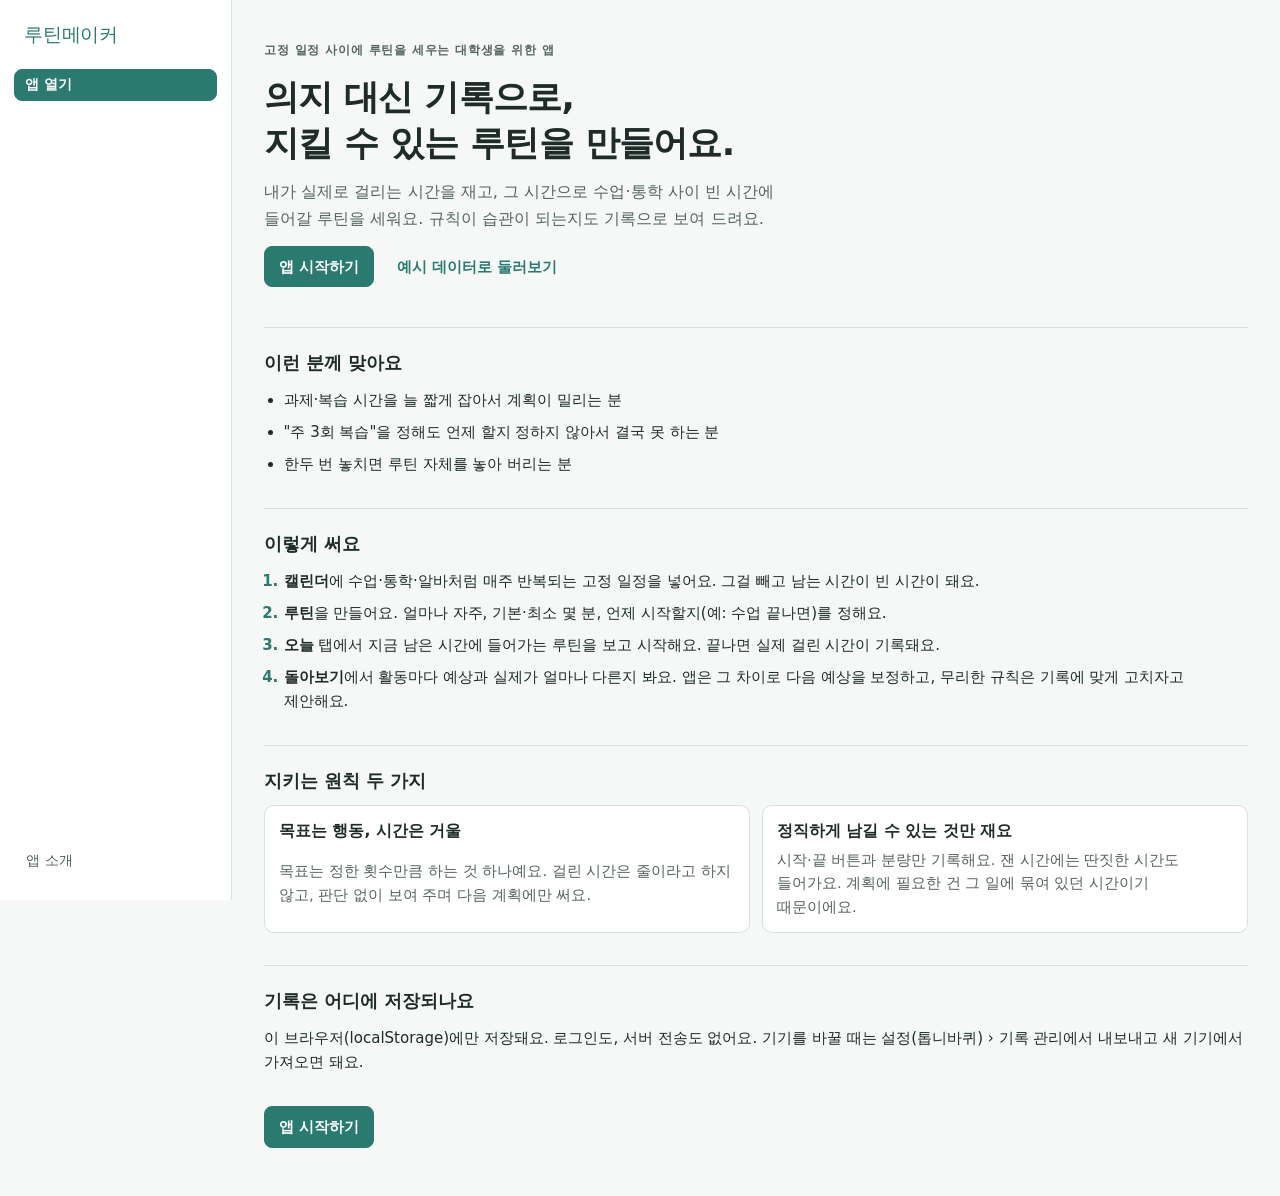
==== commit 52644313: "앱 소개: 루틴 만들기·돌아보기 문구를 지금 화면에 맞춤 Co-Authored-By: Claude Opus 5.5 <noreply@anthropic.com>" ====
--- a/intro.html
+++ b/intro.html
@@ -44,9 +44,9 @@
     <h2 id="howH">이렇게 써요</h2>
     <ol class="steps">
       <li><strong>캘린더</strong>에 수업·통학·알바처럼 매주 반복되는 고정 일정을 넣어요. 그걸 빼고 남는 시간이 빈 시간이 돼요.</li>
-      <li><strong>루틴</strong>을 만들어요. 주 몇 번, 기본·최소 몇 분, 언제 시작할지(예: 수업 끝나면)를 정해요.</li>
+      <li><strong>루틴</strong>을 만들어요. 얼마나 자주, 기본·최소 몇 분, 언제 시작할지(예: 수업 끝나면)를 정해요.</li>
       <li><strong>오늘</strong> 탭에서 지금 남은 시간에 들어가는 루틴을 보고 시작해요. 끝나면 실제 걸린 시간이 기록돼요.</li>
-      <li><strong>돌아보기</strong>에서 기록을 보고, 무리한 규칙은 기록에 맞게 고쳐요.</li>
+      <li><strong>돌아보기</strong>에서 활동마다 예상과 실제가 얼마나 다른지 봐요. 앱은 그 차이로 다음 예상을 보정하고, 무리한 규칙은 기록에 맞게 고치자고 제안해요.</li>
     </ol>
   </section>
 
--- a/style.css
+++ b/style.css
@@ -85,8 +85,13 @@
 .hint:empty, .err:empty { display: none; }
 .eyebrow { font-size: 0.78rem; letter-spacing: 0.06em; color: var(--muted); font-weight: 600; }
 .sr-only { position: absolute; width: 1px; height: 1px; overflow: hidden; clip: rect(0 0 0 0); clip-path: inset(50%); white-space: nowrap; }
-.skip { position: absolute; left: 16px; top: -48px; background: var(--surface); color: var(--ink); padding: 8px 12px; border-radius: 8px; z-index: 10; }
-.skip:focus { top: 8px; }
+/* 본문으로 건너뛰기: 평소엔 숨어 있다가 Tab으로 초점이 오면 화면 맨 위에 (스크롤 위치와 상관없이) */
+.skip {
+  position: fixed; left: 50%; top: -60px; transform: translateX(-50%); z-index: 30;
+  padding: 10px 16px; border-radius: 10px; background: var(--accent); color: var(--accent-ink);
+  font-weight: 700; text-decoration: none; box-shadow: 0 6px 18px rgba(0, 0, 0, 0.2);
+}
+.skip:focus { top: 10px; }
 .masthead { display: grid; gap: 2px; }
 .tagline { color: var(--muted); font-size: 0.92rem; }
 .foot { color: var(--muted); font-size: 0.8rem; padding-top: 8px; border-top: 1px solid var(--line); }
@@ -284,7 +289,6 @@
 a.btn.primary { color: var(--accent-ink); }
 a.btn.ghost { color: var(--accent); }
 .about { text-decoration: none; }
-.skip { z-index: 20; }
 
 /* 소개 페이지 */
 .intro { gap: 32px; }
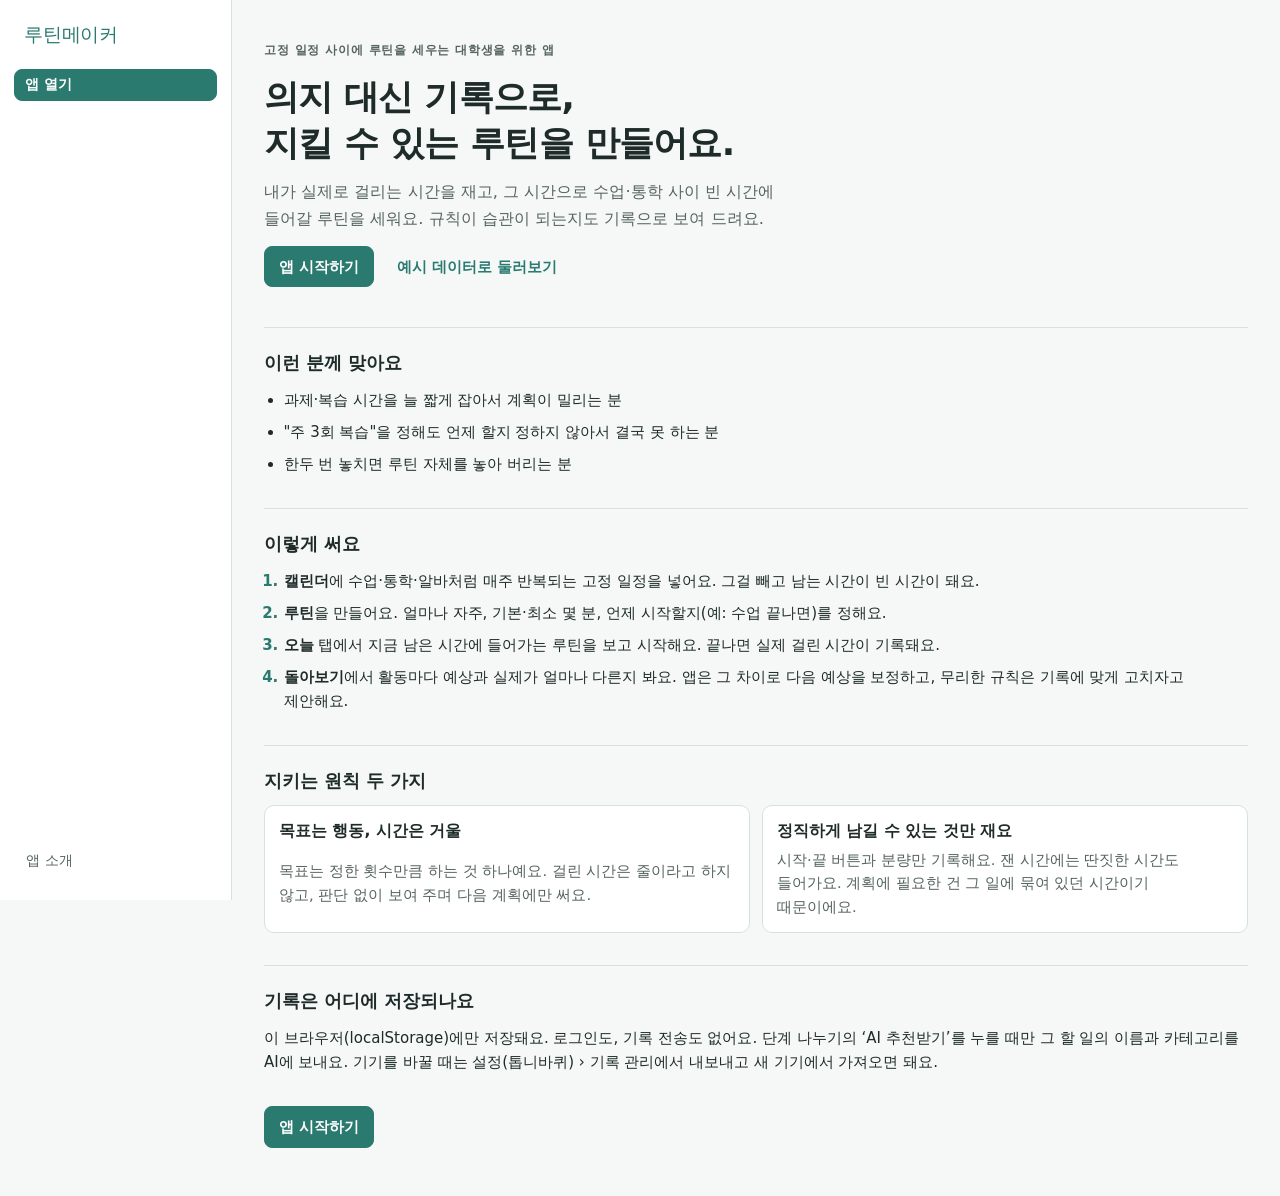
==== commit 4a9a325d: "AI 추천받기: 단계 이름을 오픈하사(gemma-4-31b)로 추천 (서버 함수 api/steps.js, 시험 8개, 개인정보 문구) Co-Authored-By: Claude So" ====
--- a/intro.html
+++ b/intro.html
@@ -66,7 +66,7 @@
 
   <section class="intro-sec" aria-labelledby="dataH">
     <h2 id="dataH">기록은 어디에 저장되나요</h2>
-    <p>이 브라우저(localStorage)에만 저장돼요. 로그인도, 서버 전송도 없어요. 기기를 바꿀 때는 설정(톱니바퀴) › 기록 관리에서 내보내고 새 기기에서 가져오면 돼요.</p>
+    <p>이 브라우저(localStorage)에만 저장돼요. 로그인도, 기록 전송도 없어요. 단계 나누기의 ‘AI 추천받기’를 누를 때만 그 할 일의 이름과 카테고리를 AI에 보내요. 기기를 바꿀 때는 설정(톱니바퀴) › 기록 관리에서 내보내고 새 기기에서 가져오면 돼요.</p>
   </section>
 
   <p><a class="btn primary" href="index.html">앱 시작하기</a></p>
--- a/style.css
+++ b/style.css
@@ -87,7 +87,8 @@
 .sr-only { position: absolute; width: 1px; height: 1px; overflow: hidden; clip: rect(0 0 0 0); clip-path: inset(50%); white-space: nowrap; }
 /* 본문으로 건너뛰기: 평소엔 숨어 있다가 Tab으로 초점이 오면 화면 맨 위에 (스크롤 위치와 상관없이) */
 .skip {
-  position: fixed; left: 50%; top: -60px; transform: translateX(-50%); z-index: 30;
+  position: fixed; left: 50%; top: -200px; transform: translateX(-50%); z-index: 30;
+  max-width: calc(100vw - 32px); text-align: center;
   padding: 10px 16px; border-radius: 10px; background: var(--accent); color: var(--accent-ink);
   font-weight: 700; text-decoration: none; box-shadow: 0 6px 18px rgba(0, 0, 0, 0.2);
 }
@@ -326,7 +327,9 @@
   display: flex; justify-content: space-between; align-items: center; gap: 12px;
   padding: 12px 16px; background: var(--surface); border-bottom: 1px solid var(--line);
 }
-.dialog-head h2 { font-size: 1.02rem; }
+.dialog-head h2 { font-size: 1.02rem; white-space: nowrap; }
+.dialog-head .row { flex-wrap: nowrap; min-width: 0; }
+.dialog-head .row .sub { min-width: 0; text-align: right; line-height: 1.3; }
 #editDialogBody { padding: 16px; }
 
 /* 공휴일 */
@@ -422,7 +425,6 @@
 .rrow-line { display: flex; align-items: center; gap: 10px; }
 .rrow-main { flex: 1; min-width: 0; display: grid; }
 .rrow-name { font-size: 0.98rem; font-weight: 700; margin: 0; }
-.rrow-meta { font-size: 0.78rem; color: var(--muted); }
 .rrow-note { font-size: 0.78rem; color: var(--warn); font-weight: 600; }
 .fit-word { flex: none; font-size: 0.76rem; font-weight: 700; color: var(--teal-ink); }
 .fit-word.min { color: var(--warn); }
@@ -559,17 +561,35 @@
 /* 루틴 탭: 카드 목록 */
 .rcards { list-style: none; margin: 0; padding: 0; display: grid; gap: 10px; }
 .rcard {
-  width: 100%; display: grid; grid-template-columns: 12px minmax(0, 1fr) 16px; gap: 10px; align-items: center; text-align: left;
+  width: 100%; display: grid; grid-template-columns: 12px minmax(0, 1fr) auto; gap: 10px; align-items: center; text-align: left;
   background: var(--surface); border: 1px solid var(--line); border-radius: 12px; padding: 12px 12px 12px 14px;
   font: inherit; color: inherit; cursor: pointer;
 }
 .rcard:hover { border-color: var(--muted); }
-.rcard > svg { color: var(--muted); }
-.rcard-main { display: grid; gap: 3px; min-width: 0; }
-.rcard-top { display: flex; flex-wrap: wrap; align-items: baseline; gap: 2px 8px; }
+.rcard > .rc-dot { align-self: start; margin-top: 7px; }
+.rcard-main { display: grid; gap: 6px; min-width: 0; }
 .rcard-name { font-weight: 700; font-size: 1rem; }
-.rcard-kind { font-size: 0.75rem; font-weight: 700; color: var(--muted); }
-.rcard-meta { font-size: 0.84rem; color: var(--muted); }
+/* 조건·빈도 칩 */
+.rtags { display: flex; flex-wrap: wrap; gap: 6px; }
+.rtag { display: inline-flex; align-items: center; gap: 4px; max-width: 100%; padding: 2px 8px; border-radius: 999px; border: 1px solid var(--line); background: var(--bg); font-size: 0.78rem; color: var(--muted); }
+.rtag > svg { flex: none; }
+.spill { display: inline-flex; align-items: center; gap: 3px; white-space: nowrap; padding: 2px 8px; border-radius: 999px; font-size: 0.78rem; font-weight: 700;
+  background: var(--rc-soft); color: color-mix(in srgb, var(--rc) 45%, var(--ink)); }
+.rrow-main > .rtags, .now-main > .rtags { margin-top: 4px; }
+.tile-ic { display: inline-flex; align-items: center; gap: 3px; }
+/* 칩이 붙어 줄이 길어져도 색 점은 이름 옆에 */
+.rrow-line > .dot, .now-row > .dot { align-self: flex-start; margin-top: 0.5em; }
+.rd-title > .rtags { margin-top: 6px; }
+/* 이번 주: 막대 + 숫자 */
+.rweek { display: flex; align-items: center; gap: 8px; }
+.rweek .strip { margin-top: 0; }
+.rweek-n { font-size: 0.78rem; color: var(--muted); font-variant-numeric: tabular-nums; }
+/* 연속 배지: 새싹 + 숫자 + 단위 */
+.sbadge { display: grid; justify-items: center; align-content: center; gap: 1px; min-width: 46px; padding: 6px 4px; border-radius: 12px; line-height: 1;
+  background: var(--rc-soft); color: color-mix(in srgb, var(--rc) 45%, var(--ink)); }
+.sbadge b { font-size: 1.02rem; }
+.sbadge small { font-size: 0.7rem; font-weight: 700; }
+.sbadge.zero { background: var(--chip); color: var(--muted); }
 .strip { display: flex; gap: 3px; margin-top: 3px; }
 .strip > span { width: 18px; height: 6px; border-radius: 2px; background: var(--chip); }
 .strip .s-hit { background: var(--rc); }
@@ -774,7 +794,6 @@
   /* 루틴: 목록과 상세를 나란히 */
   .rt-cols { grid-template-columns: 320px minmax(0, 1fr); }
   .rt-list { display: grid; gap: 10px; align-content: start; position: sticky; top: 24px; }
-  .rt-list .rcard { grid-template-columns: 12px minmax(0, 1fr); }
   .rt-detail { display: grid; gap: 16px; min-width: 0; }
   .rd-cols { display: grid; grid-template-columns: minmax(0, 1fr) minmax(0, 1fr); gap: 16px; align-items: start; }
   .rd-col { display: grid; gap: 16px; min-width: 0; }
@@ -855,7 +874,13 @@
 .bx-bar.left { border-radius: 4px 0 0 4px; opacity: 0.75; }
 .bx-val { text-align: right; font-size: 0.9rem; white-space: nowrap; }
 .bx-axis { min-height: 18px; }
-@media (max-width: 520px) { .bx-row, .bx-axis { grid-template-columns: 84px minmax(0, 1fr) 64px; column-gap: 6px; } .bx-name .sub { display: none; } }
+/* 휴대폰: 이름을 막대 위 한 줄로 올려 막대와 축 글자가 폭을 다 쓰게 */
+@media (max-width: 520px) {
+  .bx-row, .bx-axis { grid-template-columns: minmax(0, 1fr) 56px; column-gap: 8px; }
+  .bx-row > .bx-name, .bx-row > .bx-sub { grid-column: 1 / -1; }
+  .bx-row > .bx-name { min-height: 30px; }
+  .bx-axis > span:first-child { display: none; }
+}
 .bx-dir > div { display: flex; justify-content: space-between; font-size: 0.7rem; color: var(--muted); }
 
 /* 물음표로 펼치는 안내 */
@@ -903,3 +928,28 @@
   [class*="rc-"] { --rc-on: #0f1715; --rc-fill: var(--rc); }
 }
 .blocks-list .new-btn { width: 100%; }
+
+/* 예상을 단계로 나누기 */
+.step-box { display: grid; gap: 8px; }
+.steps-open { display: flex; align-items: center; justify-content: center; gap: 6px; width: 100%; padding: 9px 12px; border: 1px dashed var(--accent); border-radius: 10px;
+  background: none; color: var(--accent); font: inherit; font-size: 0.9rem; font-weight: 700; cursor: pointer; }
+.steps-head { display: flex; justify-content: space-between; align-items: center; }
+.steps-close, .steps-add { background: none; border: 0; padding: 4px 2px; font: inherit; font-size: 0.85rem; font-weight: 700; color: var(--accent); cursor: pointer; }
+.steps-add { display: inline-flex; align-items: center; gap: 4px; justify-self: start; }
+.steps-sug { display: grid; gap: 8px; padding: 10px 12px; border-radius: 10px; background: var(--accent-soft); font-size: 0.88rem; }
+.steps-sug > span:first-child { display: flex; align-items: center; gap: 5px; font-weight: 700; }
+.step-list { display: grid; gap: 6px; }
+.step-row { display: grid; grid-template-columns: minmax(0, 1fr) 64px 32px; gap: 6px; align-items: center; }
+.step-row input { width: 100%; min-width: 0; }
+.step-del { display: grid; place-items: center; width: 32px; height: 32px; border: 0; border-radius: 8px; background: none; color: var(--muted); cursor: pointer; }
+.step-del:hover { background: var(--chip); }
+.steps-total { margin: 0; text-align: right; font-size: 0.88rem; color: var(--muted); }
+.steps-total b { color: var(--ink); }
+input.derived { background: var(--chip); color: var(--muted); }
+.steps-ai-box { display: grid; gap: 4px; justify-items: start; padding-top: 8px; border-top: 1px solid var(--line); }
+.steps-ai { display: inline-flex; align-items: center; gap: 6px; padding: 8px 14px; border: 1px solid var(--accent); border-radius: 10px; background: var(--accent-soft);
+  color: var(--accent); font: inherit; font-size: 0.9rem; font-weight: 700; cursor: pointer; }
+.steps-ai:disabled { opacity: 0.65; cursor: progress; }
+.steps-ai-box .hint { margin: 0; }
+.steps-ai-msg:empty { display: none; }
+.steps-head .tag { margin-left: 6px; }
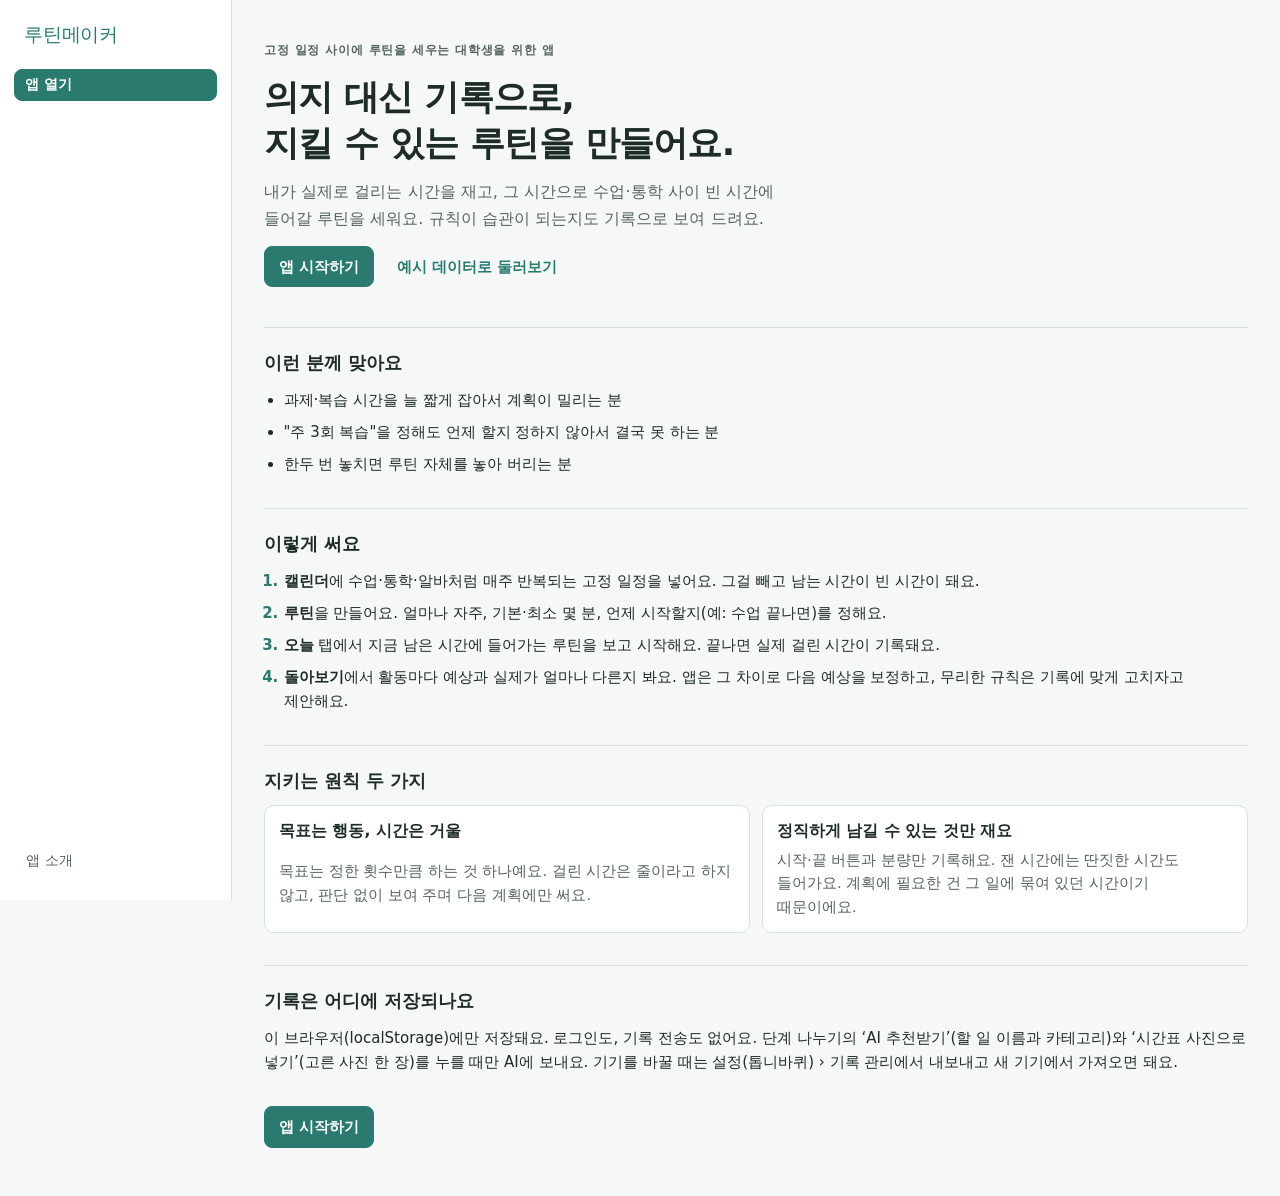
==== commit 964c605e: "시간표 사진으로 고정 일정 넣기 (api/timetable.js, 확인 화면, 개인정보 문구) Co-Authored-By: Claude Sonnet 5.5 <noreply@anth" ====
--- a/intro.html
+++ b/intro.html
@@ -66,7 +66,7 @@
 
   <section class="intro-sec" aria-labelledby="dataH">
     <h2 id="dataH">기록은 어디에 저장되나요</h2>
-    <p>이 브라우저(localStorage)에만 저장돼요. 로그인도, 기록 전송도 없어요. 단계 나누기의 ‘AI 추천받기’를 누를 때만 그 할 일의 이름과 카테고리를 AI에 보내요. 기기를 바꿀 때는 설정(톱니바퀴) › 기록 관리에서 내보내고 새 기기에서 가져오면 돼요.</p>
+    <p>이 브라우저(localStorage)에만 저장돼요. 로그인도, 기록 전송도 없어요. 단계 나누기의 ‘AI 추천받기’(할 일 이름과 카테고리)와 ‘시간표 사진으로 넣기’(고른 사진 한 장)를 누를 때만 AI에 보내요. 기기를 바꿀 때는 설정(톱니바퀴) › 기록 관리에서 내보내고 새 기기에서 가져오면 돼요.</p>
   </section>
 
   <p><a class="btn primary" href="index.html">앱 시작하기</a></p>
--- a/style.css
+++ b/style.css
@@ -953,3 +953,19 @@
 .steps-ai-box .hint { margin: 0; }
 .steps-ai-msg:empty { display: none; }
 .steps-head .tag { margin-left: 6px; }
+
+/* 시간표 사진으로 넣기 */
+.tt-body { padding: 16px; display: grid; gap: 12px; }
+.tt-body .row { margin-top: 4px; }
+.tt-top { display: grid; gap: 10px; align-items: start; }
+.tt-preview { max-width: 100%; max-height: 180px; justify-self: start; border-radius: 10px; border: 1px solid var(--line); }
+.tt-busy { margin: 0; font-weight: 700; color: var(--accent); }
+.tt-list { display: grid; gap: 10px; }
+.tt-row { display: grid; gap: 8px; padding: 10px 12px; border: 1px solid var(--line); border-radius: 12px; background: var(--surface); }
+.tt-row.dup { opacity: 0.7; }
+.tt-line { display: flex; flex-wrap: wrap; align-items: center; gap: 8px; }
+.tt-line .tt-name { flex: 1 1 140px; min-width: 0; }
+.tt-line input[type="checkbox"] { width: 20px; height: 20px; flex: none; accent-color: var(--accent); }
+.tt-row .err:empty { display: none; }
+.tt-btn { display: flex; align-items: center; justify-content: center; gap: 6px; }
+@media (min-width: 640px) { .tt-top { grid-template-columns: auto 1fr; } }
